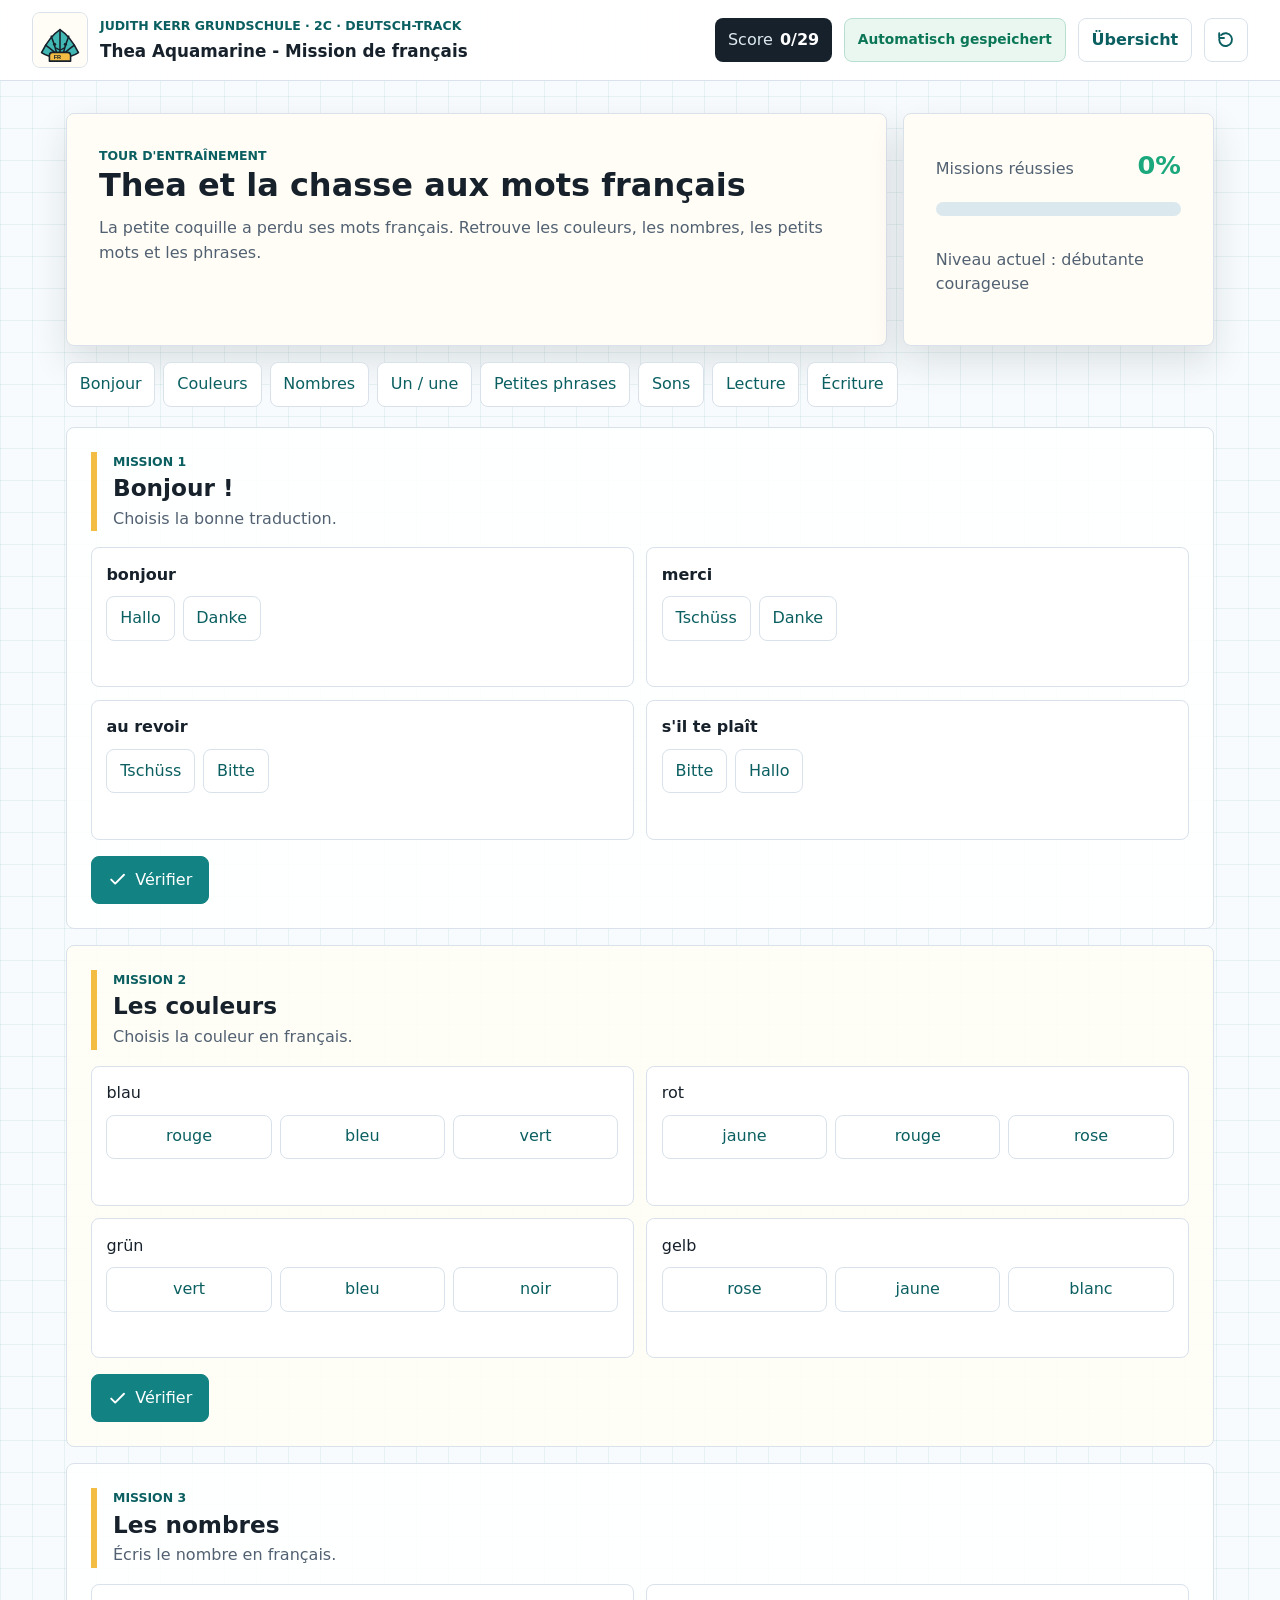
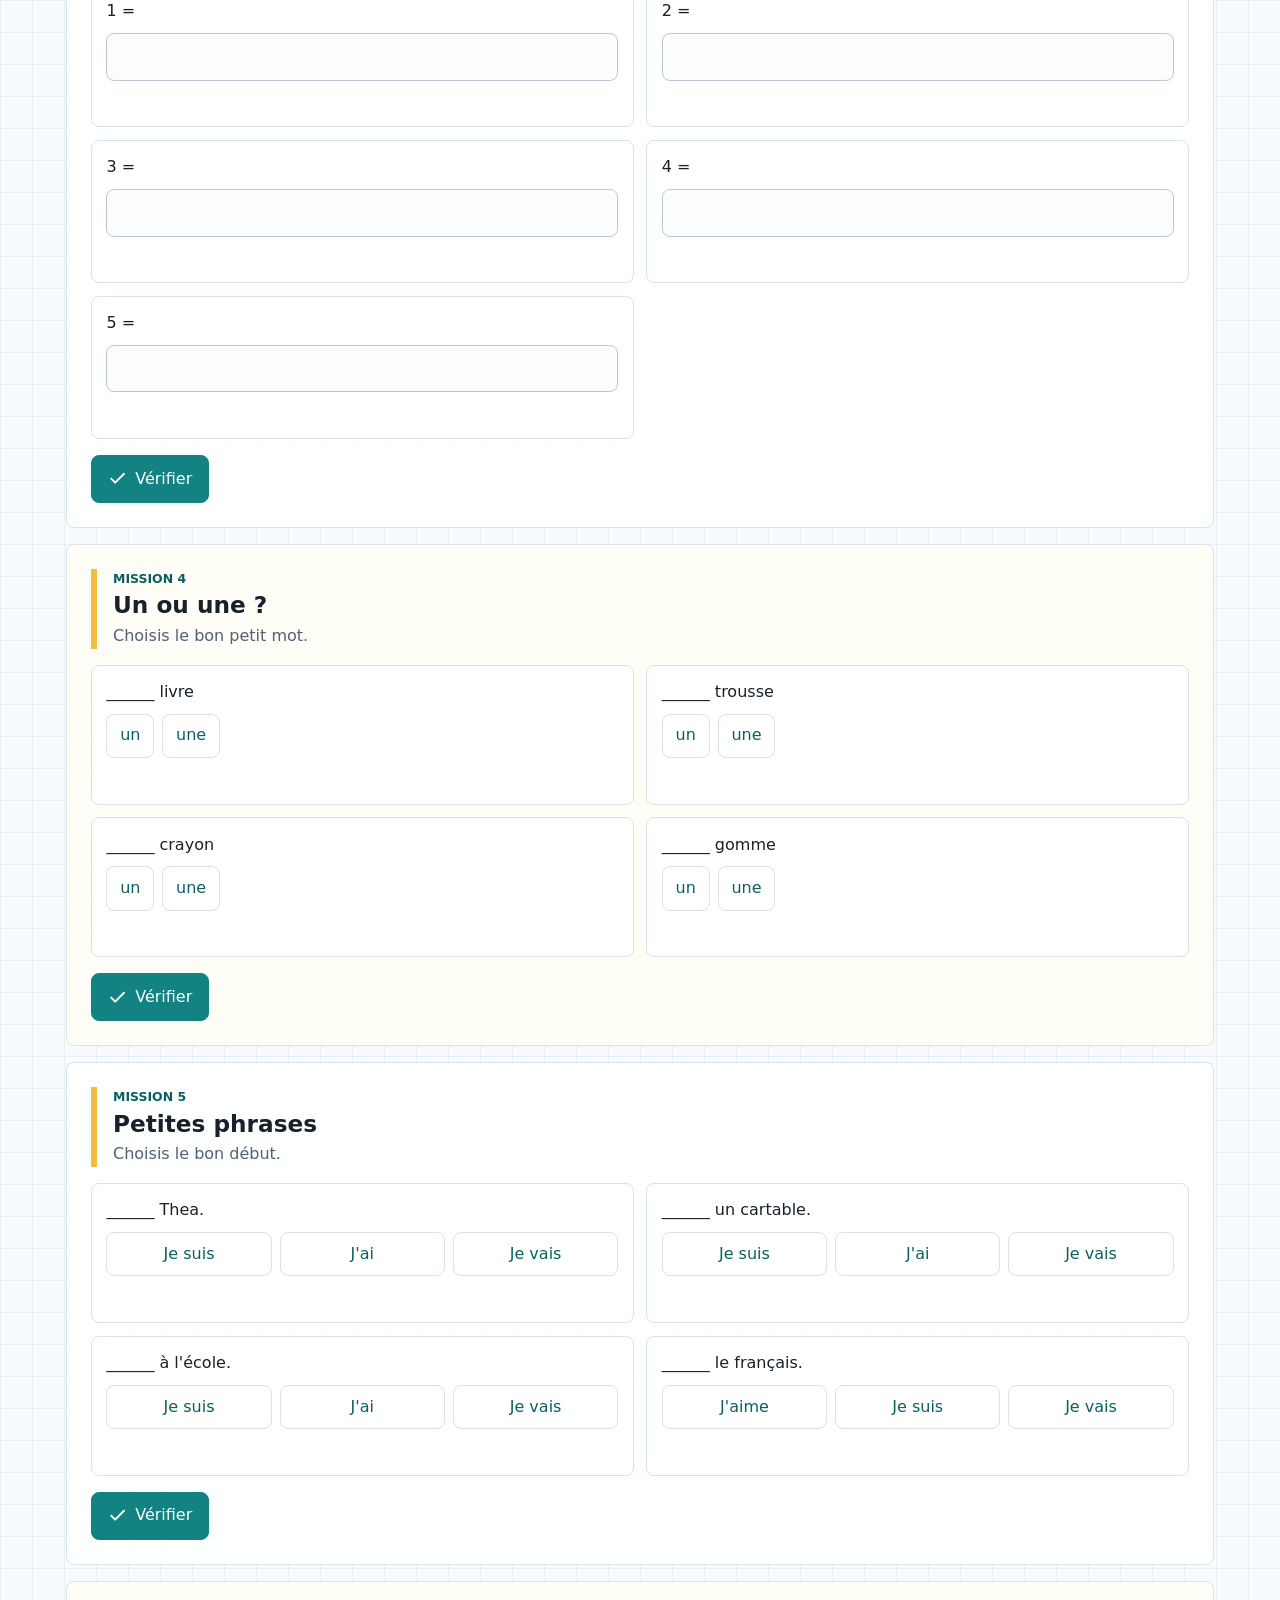
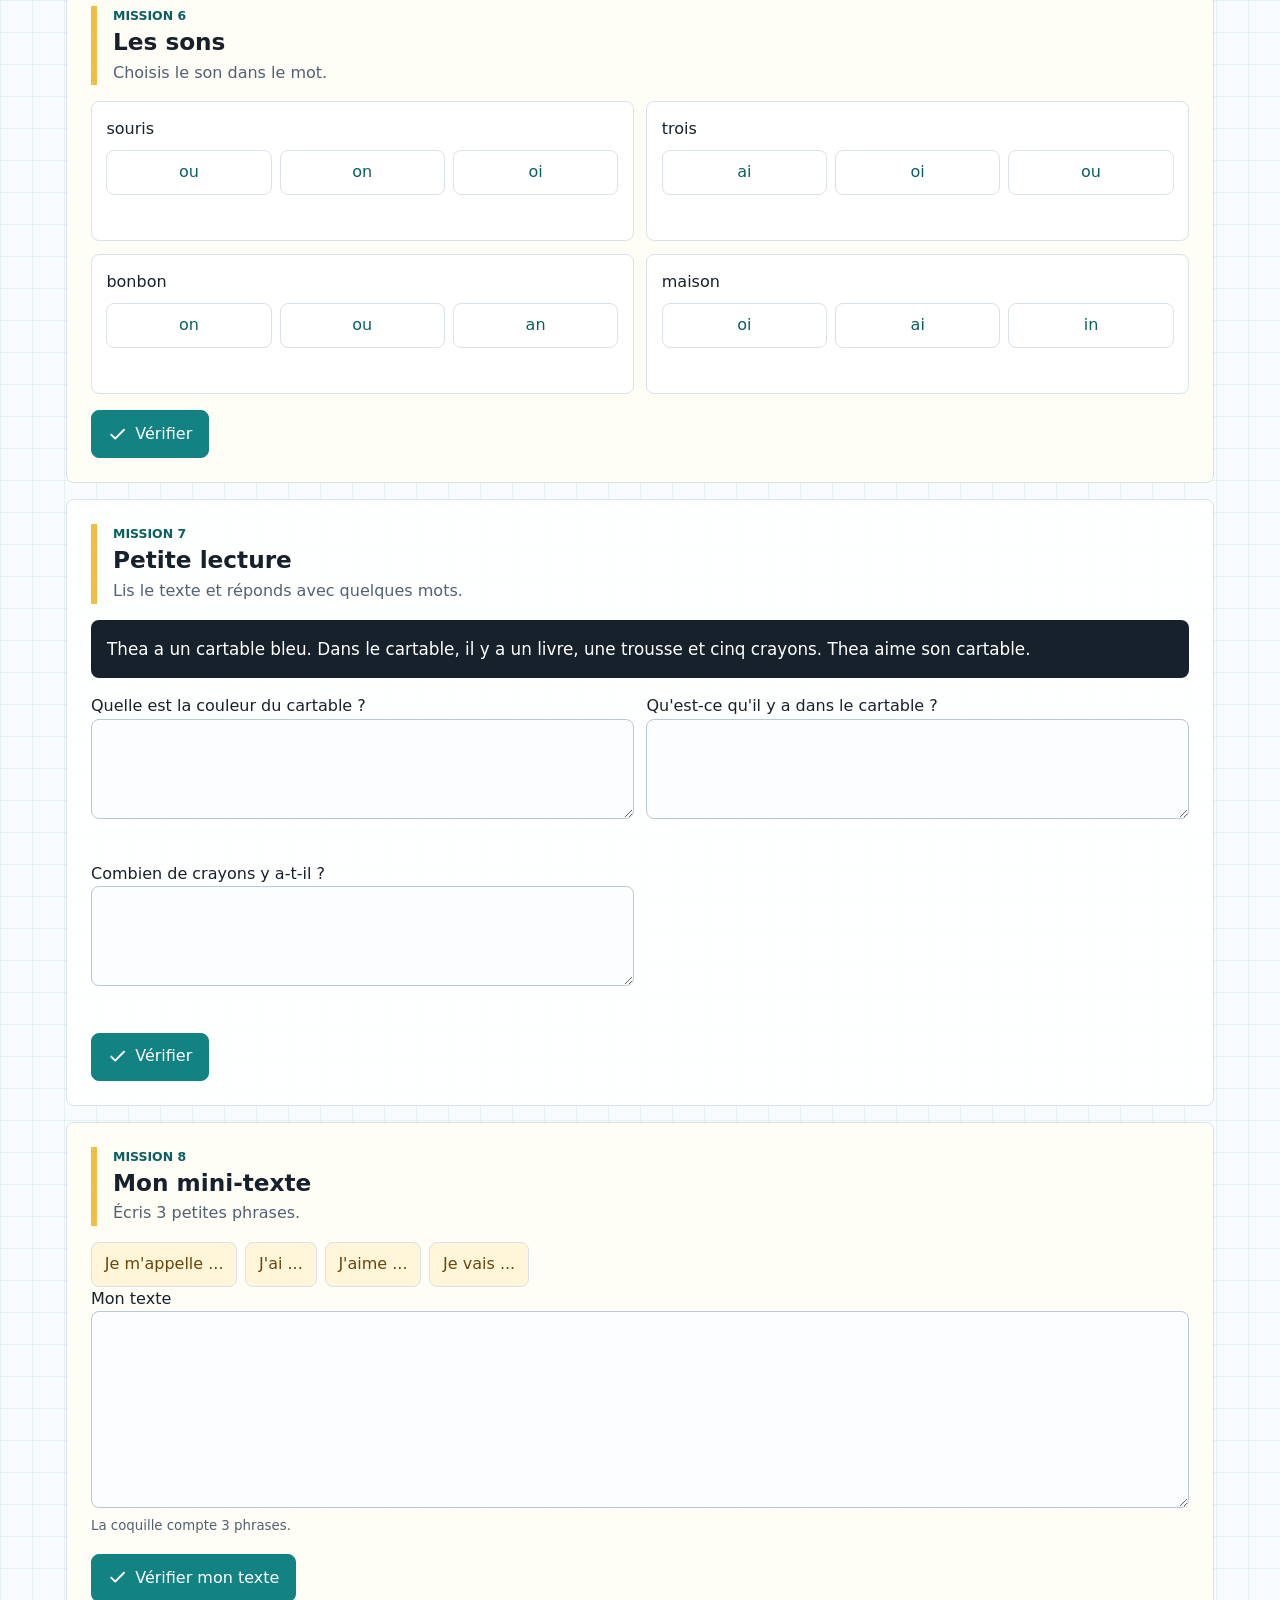
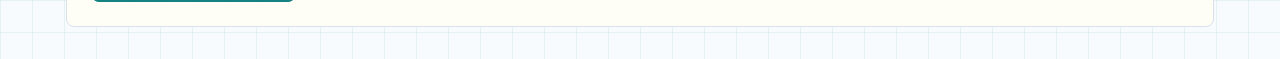
==== site/index.html @ a9ab9c6f "Initiale Französisch-Website für Thea" ====
<!doctype html>
<html lang="fr">
  <head>
    <meta charset="utf-8">
    <meta name="viewport" content="width=device-width, initial-scale=1">
    <title>Thea Aquamarine - Mission de français</title>
    <meta name="description" content="Interaktive Französisch-Übungen für Thea Aquamarine, Klasse 2c.">
    <meta name="theme-color" content="#128283">
    <meta name="apple-mobile-web-app-capable" content="yes">
    <meta name="apple-mobile-web-app-title" content="Thea Français">
    <meta name="apple-mobile-web-app-status-bar-style" content="default">
    <link rel="manifest" href="manifest.webmanifest">
    <link rel="icon" href="assets/aquamarine-shell.svg" type="image/svg+xml">
    <link rel="stylesheet" href="styles.css?v=20260531">
  </head>
  <body>
    <a class="skip-link" href="#main">Aller aux exercices</a>

    <header class="topbar">
      <div class="brand">
        <img src="assets/aquamarine-shell.svg" width="56" height="56" alt="Muschel mit französischem Heft">
        <div>
          <p class="eyebrow">Judith Kerr Grundschule · 2c · Deutsch-Track</p>
          <p class="brand-title">Thea Aquamarine - Mission de français</p>
        </div>
      </div>

      <div class="top-actions">
        <div class="score-pill" aria-live="polite">
          <span>Score</span>
          <strong><span id="score">0</span>/<span id="total">0</span></strong>
        </div>
        <div class="save-status" id="saveStatus" aria-live="polite">Automatisch gespeichert</div>
        <a class="nav-link" href="uebersicht.html">Übersicht</a>
        <button class="icon-button" id="resetBtn" type="button" aria-label="Alles neu starten">
          <svg aria-hidden="true" viewBox="0 0 24 24">
            <path d="M4 12a8 8 0 1 0 2.34-5.66"/>
            <path d="M4 4v6h6"/>
          </svg>
        </button>
      </div>
    </header>

    <main id="main">
      <section class="intro-band" aria-labelledby="intro-title">
        <div class="intro-copy">
          <p class="eyebrow">Tour d'entraînement</p>
          <h1 id="intro-title">Thea et la chasse aux mots français</h1>
          <p>
            La petite coquille a perdu ses mots français. Retrouve les couleurs,
            les nombres, les petits mots et les phrases.
          </p>
        </div>

        <div class="mission-meter" aria-label="Progression">
          <div>
            <span>Missions réussies</span>
            <strong id="progressLabel">0%</strong>
          </div>
          <div class="progress-track">
            <div class="progress-fill" id="progressFill"></div>
          </div>
          <p id="rankLabel">Niveau actuel : débutante courageuse</p>
        </div>
      </section>

      <nav class="mission-nav" aria-label="Missions">
        <button type="button" data-jump="#bonjour">Bonjour</button>
        <button type="button" data-jump="#couleurs">Couleurs</button>
        <button type="button" data-jump="#nombres">Nombres</button>
        <button type="button" data-jump="#articles">Un / une</button>
        <button type="button" data-jump="#phrases">Petites phrases</button>
        <button type="button" data-jump="#sons">Sons</button>
        <button type="button" data-jump="#lecture">Lecture</button>
        <button type="button" data-jump="#ecriture">Écriture</button>
      </nav>

      <section class="mission-band" id="bonjour" aria-labelledby="bonjour-title">
        <div class="section-heading">
          <p class="eyebrow">Mission 1</p>
          <h2 id="bonjour-title">Bonjour !</h2>
          <p>Choisis la bonne traduction.</p>
        </div>

        <div class="exercise-grid compact">
          <article class="exercise choice-task" data-task data-answer="Hallo">
            <p><strong>bonjour</strong></p>
            <div class="choice-row">
              <button type="button" data-value="Hallo">Hallo</button>
              <button type="button" data-value="Danke">Danke</button>
            </div>
            <small class="feedback" aria-live="polite"></small>
          </article>

          <article class="exercise choice-task" data-task data-answer="Danke">
            <p><strong>merci</strong></p>
            <div class="choice-row">
              <button type="button" data-value="Tschüss">Tschüss</button>
              <button type="button" data-value="Danke">Danke</button>
            </div>
            <small class="feedback" aria-live="polite"></small>
          </article>

          <article class="exercise choice-task" data-task data-answer="Tschüss">
            <p><strong>au revoir</strong></p>
            <div class="choice-row">
              <button type="button" data-value="Tschüss">Tschüss</button>
              <button type="button" data-value="Bitte">Bitte</button>
            </div>
            <small class="feedback" aria-live="polite"></small>
          </article>

          <article class="exercise choice-task" data-task data-answer="Bitte">
            <p><strong>s'il te plaît</strong></p>
            <div class="choice-row">
              <button type="button" data-value="Bitte">Bitte</button>
              <button type="button" data-value="Hallo">Hallo</button>
            </div>
            <small class="feedback" aria-live="polite"></small>
          </article>
        </div>

        <button class="check-button" type="button" data-check="#bonjour">
          <svg aria-hidden="true" viewBox="0 0 24 24"><path d="m20 6-11 11-5-5"/></svg>
          Vérifier
        </button>
      </section>

      <section class="mission-band alt" id="couleurs" aria-labelledby="couleurs-title">
        <div class="section-heading">
          <p class="eyebrow">Mission 2</p>
          <h2 id="couleurs-title">Les couleurs</h2>
          <p>Choisis la couleur en français.</p>
        </div>

        <div class="exercise-grid compact">
          <article class="exercise choice-task" data-task data-answer="bleu">
            <p>blau</p>
            <div class="choice-row triple">
              <button type="button" data-value="rouge">rouge</button>
              <button type="button" data-value="bleu">bleu</button>
              <button type="button" data-value="vert">vert</button>
            </div>
            <small class="feedback" aria-live="polite"></small>
          </article>

          <article class="exercise choice-task" data-task data-answer="rouge">
            <p>rot</p>
            <div class="choice-row triple">
              <button type="button" data-value="jaune">jaune</button>
              <button type="button" data-value="rouge">rouge</button>
              <button type="button" data-value="rose">rose</button>
            </div>
            <small class="feedback" aria-live="polite"></small>
          </article>

          <article class="exercise choice-task" data-task data-answer="vert">
            <p>grün</p>
            <div class="choice-row triple">
              <button type="button" data-value="vert">vert</button>
              <button type="button" data-value="bleu">bleu</button>
              <button type="button" data-value="noir">noir</button>
            </div>
            <small class="feedback" aria-live="polite"></small>
          </article>

          <article class="exercise choice-task" data-task data-answer="jaune">
            <p>gelb</p>
            <div class="choice-row triple">
              <button type="button" data-value="rose">rose</button>
              <button type="button" data-value="jaune">jaune</button>
              <button type="button" data-value="blanc">blanc</button>
            </div>
            <small class="feedback" aria-live="polite"></small>
          </article>
        </div>

        <button class="check-button" type="button" data-check="#couleurs">
          <svg aria-hidden="true" viewBox="0 0 24 24"><path d="m20 6-11 11-5-5"/></svg>
          Vérifier
        </button>
      </section>

      <section class="mission-band" id="nombres" aria-labelledby="nombres-title">
        <div class="section-heading">
          <p class="eyebrow">Mission 3</p>
          <h2 id="nombres-title">Les nombres</h2>
          <p>Écris le nombre en français.</p>
        </div>

        <div class="exercise-grid">
          <label class="exercise" data-task data-answer="un"><span>1 =</span><input type="text"><small class="feedback" aria-live="polite"></small></label>
          <label class="exercise" data-task data-answer="deux"><span>2 =</span><input type="text"><small class="feedback" aria-live="polite"></small></label>
          <label class="exercise" data-task data-answer="trois"><span>3 =</span><input type="text"><small class="feedback" aria-live="polite"></small></label>
          <label class="exercise" data-task data-answer="quatre"><span>4 =</span><input type="text"><small class="feedback" aria-live="polite"></small></label>
          <label class="exercise" data-task data-answer="cinq"><span>5 =</span><input type="text"><small class="feedback" aria-live="polite"></small></label>
        </div>

        <button class="check-button" type="button" data-check="#nombres">
          <svg aria-hidden="true" viewBox="0 0 24 24"><path d="m20 6-11 11-5-5"/></svg>
          Vérifier
        </button>
      </section>

      <section class="mission-band alt" id="articles" aria-labelledby="articles-title">
        <div class="section-heading">
          <p class="eyebrow">Mission 4</p>
          <h2 id="articles-title">Un ou une ?</h2>
          <p>Choisis le bon petit mot.</p>
        </div>

        <div class="exercise-grid compact">
          <article class="exercise choice-task" data-task data-answer="un"><p>______ livre</p><div class="choice-row"><button type="button" data-value="un">un</button><button type="button" data-value="une">une</button></div><small class="feedback" aria-live="polite"></small></article>
          <article class="exercise choice-task" data-task data-answer="une"><p>______ trousse</p><div class="choice-row"><button type="button" data-value="un">un</button><button type="button" data-value="une">une</button></div><small class="feedback" aria-live="polite"></small></article>
          <article class="exercise choice-task" data-task data-answer="un"><p>______ crayon</p><div class="choice-row"><button type="button" data-value="un">un</button><button type="button" data-value="une">une</button></div><small class="feedback" aria-live="polite"></small></article>
          <article class="exercise choice-task" data-task data-answer="une"><p>______ gomme</p><div class="choice-row"><button type="button" data-value="un">un</button><button type="button" data-value="une">une</button></div><small class="feedback" aria-live="polite"></small></article>
        </div>

        <button class="check-button" type="button" data-check="#articles">
          <svg aria-hidden="true" viewBox="0 0 24 24"><path d="m20 6-11 11-5-5"/></svg>
          Vérifier
        </button>
      </section>

      <section class="mission-band" id="phrases" aria-labelledby="phrases-title">
        <div class="section-heading">
          <p class="eyebrow">Mission 5</p>
          <h2 id="phrases-title">Petites phrases</h2>
          <p>Choisis le bon début.</p>
        </div>

        <div class="exercise-grid compact">
          <article class="exercise choice-task" data-task data-answer="Je suis"><p>______ Thea.</p><div class="choice-row triple"><button type="button" data-value="Je suis">Je suis</button><button type="button" data-value="J'ai">J'ai</button><button type="button" data-value="Je vais">Je vais</button></div><small class="feedback" aria-live="polite"></small></article>
          <article class="exercise choice-task" data-task data-answer="J'ai"><p>______ un cartable.</p><div class="choice-row triple"><button type="button" data-value="Je suis">Je suis</button><button type="button" data-value="J'ai">J'ai</button><button type="button" data-value="Je vais">Je vais</button></div><small class="feedback" aria-live="polite"></small></article>
          <article class="exercise choice-task" data-task data-answer="Je vais"><p>______ à l'école.</p><div class="choice-row triple"><button type="button" data-value="Je suis">Je suis</button><button type="button" data-value="J'ai">J'ai</button><button type="button" data-value="Je vais">Je vais</button></div><small class="feedback" aria-live="polite"></small></article>
          <article class="exercise choice-task" data-task data-answer="J'aime"><p>______ le français.</p><div class="choice-row triple"><button type="button" data-value="J'aime">J'aime</button><button type="button" data-value="Je suis">Je suis</button><button type="button" data-value="Je vais">Je vais</button></div><small class="feedback" aria-live="polite"></small></article>
        </div>

        <button class="check-button" type="button" data-check="#phrases">
          <svg aria-hidden="true" viewBox="0 0 24 24"><path d="m20 6-11 11-5-5"/></svg>
          Vérifier
        </button>
      </section>

      <section class="mission-band alt" id="sons" aria-labelledby="sons-title">
        <div class="section-heading">
          <p class="eyebrow">Mission 6</p>
          <h2 id="sons-title">Les sons</h2>
          <p>Choisis le son dans le mot.</p>
        </div>

        <div class="exercise-grid compact">
          <article class="exercise choice-task" data-task data-answer="ou"><p>souris</p><div class="choice-row triple"><button type="button" data-value="ou">ou</button><button type="button" data-value="on">on</button><button type="button" data-value="oi">oi</button></div><small class="feedback" aria-live="polite"></small></article>
          <article class="exercise choice-task" data-task data-answer="oi"><p>trois</p><div class="choice-row triple"><button type="button" data-value="ai">ai</button><button type="button" data-value="oi">oi</button><button type="button" data-value="ou">ou</button></div><small class="feedback" aria-live="polite"></small></article>
          <article class="exercise choice-task" data-task data-answer="on"><p>bonbon</p><div class="choice-row triple"><button type="button" data-value="on">on</button><button type="button" data-value="ou">ou</button><button type="button" data-value="an">an</button></div><small class="feedback" aria-live="polite"></small></article>
          <article class="exercise choice-task" data-task data-answer="ai"><p>maison</p><div class="choice-row triple"><button type="button" data-value="oi">oi</button><button type="button" data-value="ai">ai</button><button type="button" data-value="in">in</button></div><small class="feedback" aria-live="polite"></small></article>
        </div>

        <button class="check-button" type="button" data-check="#sons">
          <svg aria-hidden="true" viewBox="0 0 24 24"><path d="m20 6-11 11-5-5"/></svg>
          Vérifier
        </button>
      </section>

      <section class="mission-band" id="lecture" aria-labelledby="lecture-title">
        <div class="section-heading">
          <p class="eyebrow">Mission 7</p>
          <h2 id="lecture-title">Petite lecture</h2>
          <p>Lis le texte et réponds avec quelques mots.</p>
        </div>

        <blockquote class="reading">
          Thea a un cartable bleu. Dans le cartable, il y a un livre, une
          trousse et cinq crayons. Thea aime son cartable.
        </blockquote>

        <div class="writing-grid">
          <label class="long-answer" data-task data-keywords="bleu">
            Quelle est la couleur du cartable ?
            <textarea rows="2"></textarea>
            <small class="feedback" aria-live="polite"></small>
          </label>
          <label class="long-answer" data-task data-keywords="livre,trousse,crayons">
            Qu'est-ce qu'il y a dans le cartable ?
            <textarea rows="2"></textarea>
            <small class="feedback" aria-live="polite"></small>
          </label>
          <label class="long-answer" data-task data-keywords="cinq|5">
            Combien de crayons y a-t-il ?
            <textarea rows="2"></textarea>
            <small class="feedback" aria-live="polite"></small>
          </label>
        </div>

        <button class="check-button" type="button" data-check="#lecture">
          <svg aria-hidden="true" viewBox="0 0 24 24"><path d="m20 6-11 11-5-5"/></svg>
          Vérifier
        </button>
      </section>

      <section class="mission-band alt" id="ecriture" aria-labelledby="ecriture-title">
        <div class="section-heading">
          <p class="eyebrow">Mission 8</p>
          <h2 id="ecriture-title">Mon mini-texte</h2>
          <p>Écris 3 petites phrases.</p>
        </div>

        <div class="word-bank" aria-label="Mots utiles">
          <span>Je m'appelle ...</span>
          <span>J'ai ...</span>
          <span>J'aime ...</span>
          <span>Je vais ...</span>
        </div>

        <label class="future-writing" data-writing-task>
          Mon texte
          <textarea id="writingText" rows="7" aria-describedby="writingHelp"></textarea>
          <small id="writingHelp" class="feedback" aria-live="polite">La coquille compte 3 phrases.</small>
        </label>

        <button class="check-button" id="checkWritingBtn" type="button">
          <svg aria-hidden="true" viewBox="0 0 24 24"><path d="m20 6-11 11-5-5"/></svg>
          Vérifier mon texte
        </button>
      </section>
    </main>

    <div class="toast" id="toast" role="status" aria-live="polite"></div>

    <script src="app.js?v=20260531"></script>
  </body>
</html>
---- site/styles.css ----
:root {
  --ink: #17212b;
  --muted: #526172;
  --paper: #fffdf6;
  --surface: #ffffff;
  --line: #d9e2ea;
  --primary: #128283;
  --primary-strong: #0b5f61;
  --mint: #1ca87d;
  --sun: #f2bd42;
  --coral: #e85d75;
  --shadow: 0 16px 36px rgba(23, 33, 43, 0.12);
  color-scheme: light;
  font-family:
    Avenir Next,
    Avenir,
    Inter,
    system-ui,
    -apple-system,
    BlinkMacSystemFont,
    "Segoe UI",
    sans-serif;
}

* {
  box-sizing: border-box;
}

html {
  scroll-behavior: smooth;
}

body {
  margin: 0;
  background:
    linear-gradient(90deg, rgba(18, 130, 131, 0.08) 1px, transparent 1px),
    linear-gradient(rgba(18, 130, 131, 0.08) 1px, transparent 1px),
    #f7fbfd;
  background-size: 32px 32px;
  color: var(--ink);
  font-size: 16px;
  line-height: 1.55;
}

button,
input,
textarea {
  font: inherit;
}

button {
  cursor: pointer;
}

a {
  color: inherit;
}

.skip-link {
  background: var(--ink);
  color: white;
  left: 1rem;
  padding: 0.75rem 1rem;
  position: fixed;
  top: -5rem;
  z-index: 20;
}

.skip-link:focus {
  top: 1rem;
}

.topbar {
  align-items: center;
  background: rgba(255, 255, 255, 0.94);
  border-bottom: 1px solid var(--line);
  display: flex;
  gap: 1rem;
  justify-content: space-between;
  padding: 0.75rem clamp(1rem, 4vw, 2rem);
  position: sticky;
  top: 0;
  z-index: 10;
}

.brand,
.top-actions {
  align-items: center;
  display: flex;
  gap: 0.75rem;
}

.brand img {
  border: 1px solid var(--line);
  border-radius: 8px;
  flex: 0 0 auto;
}

.eyebrow {
  color: var(--primary-strong);
  font-size: 0.78rem;
  font-weight: 800;
  letter-spacing: 0;
  margin: 0 0 0.18rem;
  text-transform: uppercase;
}

.brand-title {
  font-size: 1.05rem;
  font-weight: 800;
  margin: 0;
}

.score-pill,
.save-status,
.nav-link {
  align-items: center;
  border-radius: 8px;
  display: inline-flex;
  min-height: 44px;
  padding: 0.55rem 0.8rem;
}

.score-pill {
  background: var(--ink);
  color: white;
  gap: 0.45rem;
}

.score-pill span {
  color: #dce9ef;
}

.score-pill strong span {
  color: white;
}

.save-status {
  background: #eaf7f1;
  border: 1px solid #b7dfcf;
  color: #0c7757;
  font-size: 0.86rem;
  font-weight: 700;
  white-space: nowrap;
}

.nav-link {
  background: var(--surface);
  border: 1px solid var(--line);
  color: var(--primary-strong);
  font-weight: 800;
  text-decoration: none;
}

.icon-button {
  align-items: center;
  background: var(--surface);
  border: 1px solid var(--line);
  border-radius: 8px;
  color: var(--primary-strong);
  display: inline-flex;
  height: 44px;
  justify-content: center;
  width: 44px;
}

.icon-button svg,
.check-button svg {
  fill: none;
  height: 1.2rem;
  stroke: currentColor;
  stroke-linecap: round;
  stroke-linejoin: round;
  stroke-width: 2.4;
  width: 1.2rem;
}

main {
  margin: 0 auto;
  max-width: 1180px;
  padding: 1rem;
}

.intro-band {
  align-items: stretch;
  display: grid;
  gap: 1rem;
  grid-template-columns: minmax(0, 1.45fr) minmax(280px, 0.55fr);
  margin: 1rem 0;
}

.intro-copy,
.mission-meter,
.overview-card,
.history-card,
.empty-state {
  background: var(--paper);
  border: 1px solid var(--line);
  border-radius: 8px;
  box-shadow: var(--shadow);
  padding: clamp(1rem, 3vw, 2rem);
}

.intro-copy h1,
.overview-card h1,
.empty-state h1 {
  font-size: 2rem;
  line-height: 1.08;
  margin: 0 0 0.85rem;
}

.intro-copy p:last-child,
.overview-card p,
.empty-state p {
  color: var(--muted);
  margin: 0;
}

.mission-meter {
  display: flex;
  flex-direction: column;
  justify-content: center;
  min-height: 190px;
}

.mission-meter > div:first-child {
  align-items: baseline;
  display: flex;
  justify-content: space-between;
}

.mission-meter span,
.mission-meter p {
  color: var(--muted);
}

.mission-meter strong {
  color: var(--mint);
  font-size: 1.6rem;
}

.progress-track {
  background: #dbe8ee;
  border-radius: 999px;
  height: 14px;
  margin: 1rem 0;
  overflow: hidden;
}

.progress-fill {
  background: linear-gradient(90deg, var(--primary), var(--mint), var(--sun));
  height: 100%;
  transition: width 180ms ease-out;
  width: 0%;
}

.mission-nav,
.word-row,
.choice-row,
.word-bank {
  display: flex;
  flex-wrap: wrap;
  gap: 0.5rem;
}

.mission-nav {
  margin: 1rem 0 1.25rem;
}

.mission-nav button,
.word-row button,
.choice-row button,
.word-bank span {
  align-items: center;
  background: var(--surface);
  border: 1px solid var(--line);
  border-radius: 8px;
  color: var(--primary-strong);
  display: inline-flex;
  min-height: 44px;
  padding: 0.55rem 0.8rem;
}

.word-bank span {
  background: #fff5d8;
  color: #69450a;
}

.word-row button[aria-pressed="true"],
.choice-row button[aria-pressed="true"] {
  background: var(--primary);
  border-color: var(--primary);
  color: white;
}

.choice-row.triple button {
  flex: 1 1 90px;
  justify-content: center;
}

.mission-nav button:hover,
.mission-nav button:focus-visible,
.nav-link:hover,
.nav-link:focus-visible,
.icon-button:hover,
.icon-button:focus-visible {
  border-color: var(--primary);
  box-shadow: 0 0 0 3px rgba(18, 130, 131, 0.16);
  outline: 0;
}

.mission-band {
  background: rgba(255, 255, 255, 0.9);
  border: 1px solid var(--line);
  border-radius: 8px;
  margin: 1rem 0;
  padding: clamp(1rem, 3vw, 1.5rem);
}

.mission-band.alt {
  background: rgba(255, 253, 246, 0.94);
}

.section-heading {
  border-left: 6px solid var(--sun);
  margin-bottom: 1rem;
  padding-left: 1rem;
}

.section-heading h2 {
  font-size: 1.45rem;
  line-height: 1.2;
  margin: 0 0 0.3rem;
}

.section-heading p:last-child {
  color: var(--muted);
  margin: 0;
}

.exercise-grid,
.writing-grid {
  display: grid;
  gap: 0.8rem;
  grid-template-columns: repeat(2, minmax(0, 1fr));
}

.exercise {
  background: var(--surface);
  border: 1px solid var(--line);
  border-radius: 8px;
  display: flex;
  flex-direction: column;
  gap: 0.55rem;
  min-width: 0;
  padding: 0.9rem;
}

.exercise p {
  margin: 0;
}

input,
textarea {
  background: #fbfdff;
  border: 1px solid #b9c8d4;
  border-radius: 8px;
  color: var(--ink);
  min-height: 44px;
  padding: 0.65rem 0.75rem;
  width: 100%;
}

textarea {
  min-height: 100px;
  resize: vertical;
}

input:focus,
textarea:focus {
  border-color: var(--primary);
  box-shadow: 0 0 0 3px rgba(18, 130, 131, 0.16);
  outline: 0;
}

.reading {
  background: var(--ink);
  border-radius: 8px;
  color: white;
  font-size: 1.05rem;
  margin: 0 0 1rem;
  padding: 1rem;
}

.feedback {
  color: var(--muted);
  display: block;
  min-height: 1.4rem;
}

.is-correct {
  border-color: rgba(28, 168, 125, 0.75);
  box-shadow: inset 0 0 0 1px rgba(28, 168, 125, 0.3);
}

.is-wrong {
  border-color: rgba(232, 93, 117, 0.8);
  box-shadow: inset 0 0 0 1px rgba(232, 93, 117, 0.24);
}

.is-correct .feedback {
  color: #0c7757;
  font-weight: 700;
}

.is-wrong .feedback {
  color: #a8203a;
  font-weight: 700;
}

.check-button {
  align-items: center;
  background: var(--primary);
  border: 1px solid var(--primary);
  border-radius: 8px;
  color: white;
  display: inline-flex;
  gap: 0.5rem;
  margin-top: 1rem;
  min-height: 48px;
  padding: 0.65rem 1rem;
}

.check-button:hover,
.check-button:focus-visible {
  background: var(--primary-strong);
  box-shadow: 0 0 0 3px rgba(18, 130, 131, 0.2);
  outline: 0;
}

.toast {
  background: var(--ink);
  border-radius: 8px;
  bottom: 1rem;
  box-shadow: var(--shadow);
  color: white;
  left: 50%;
  max-width: min(92vw, 520px);
  opacity: 0;
  padding: 0.9rem 1rem;
  pointer-events: none;
  position: fixed;
  transform: translate(-50%, 1rem);
  transition: opacity 180ms ease-out, transform 180ms ease-out;
  z-index: 30;
}

.toast.show {
  opacity: 1;
  transform: translate(-50%, 0);
}

.summary-grid {
  display: grid;
  gap: 0.75rem;
  grid-template-columns: repeat(4, minmax(0, 1fr));
  margin-top: 1rem;
}

.summary-item {
  background: #eef7fa;
  border: 1px solid #c8dce4;
  border-radius: 8px;
  padding: 0.8rem;
}

.summary-item span {
  color: var(--muted);
  display: block;
  font-size: 0.84rem;
}

.summary-item strong {
  color: var(--primary-strong);
  display: block;
  font-size: 1.35rem;
}

.history-list {
  display: grid;
  gap: 0.85rem;
  margin-top: 1rem;
}

.history-card h2 {
  font-size: 1.2rem;
  margin: 0 0 0.35rem;
}

.history-card header,
.mission-result {
  align-items: center;
  display: grid;
  gap: 0.6rem;
  grid-template-columns: minmax(0, 1fr) auto;
}

.status-badge {
  border-radius: 8px;
  display: inline-flex;
  font-weight: 800;
  padding: 0.35rem 0.55rem;
  white-space: nowrap;
}

.status-badge.good {
  background: #eaf7f1;
  color: #0c7757;
}

.status-badge.work {
  background: #fff5d8;
  color: #69450a;
}

.mission-result-list {
  display: grid;
  gap: 0.5rem;
  margin-top: 0.85rem;
}

.mission-result {
  background: #fbfdff;
  border: 1px solid var(--line);
  border-radius: 8px;
  padding: 0.55rem 0.7rem;
}

.mission-result strong {
  display: block;
}

.mission-result span,
.history-card p {
  color: var(--muted);
}

.mistake-list {
  border-top: 1px solid var(--line);
  margin-top: 0.85rem;
  padding-top: 0.75rem;
}

.mistake-list h3 {
  font-size: 1rem;
  margin: 0 0 0.4rem;
}

.mistake-list ul {
  margin: 0;
  padding-left: 1.2rem;
}

@media (max-width: 780px) {
  .topbar {
    align-items: flex-start;
    flex-direction: column;
  }

  .top-actions {
    flex-wrap: wrap;
    width: 100%;
  }

  .score-pill,
  .save-status,
  .nav-link {
    flex: 1 1 150px;
    justify-content: center;
  }

  .intro-band,
  .exercise-grid,
  .writing-grid,
  .summary-grid,
  .history-card header,
  .mission-result {
    grid-template-columns: 1fr;
  }
}

@media (prefers-reduced-motion: reduce) {
  *,
  *::before,
  *::after {
    scroll-behavior: auto !important;
    transition: none !important;
  }
}
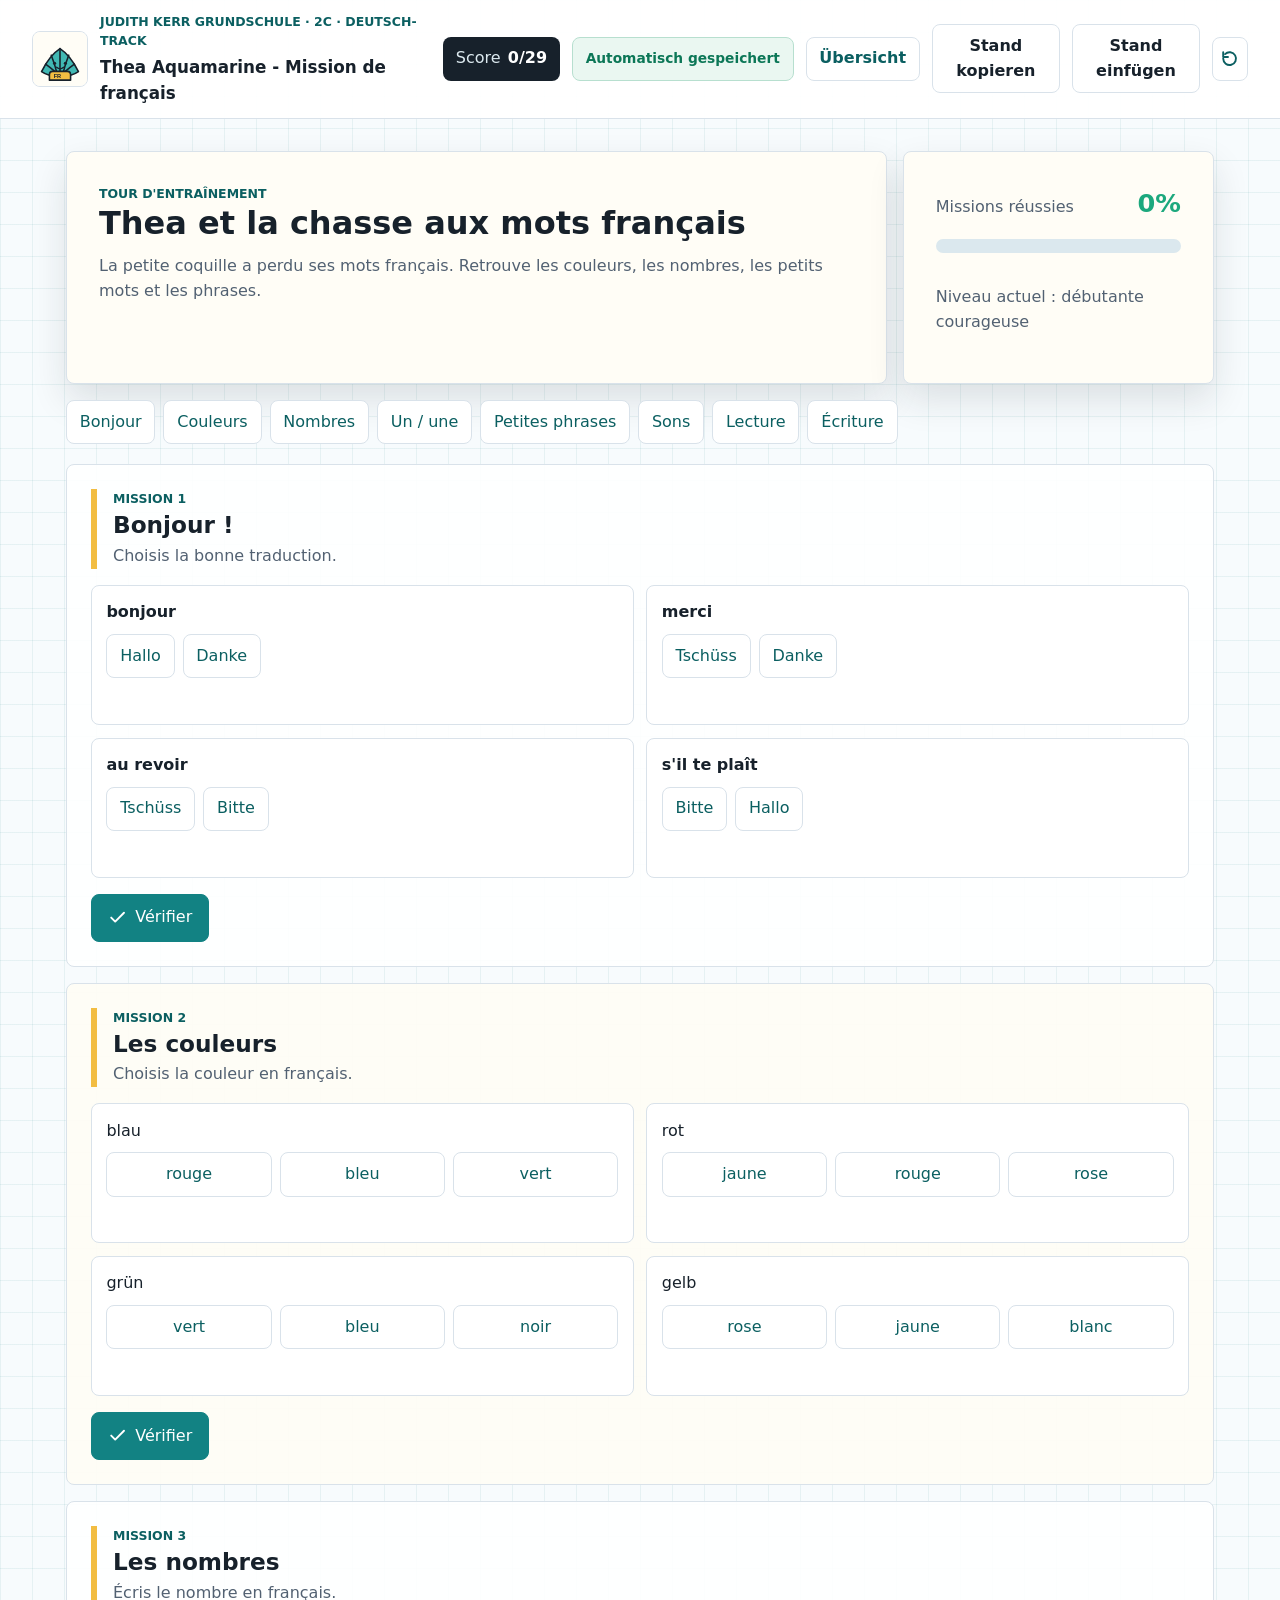
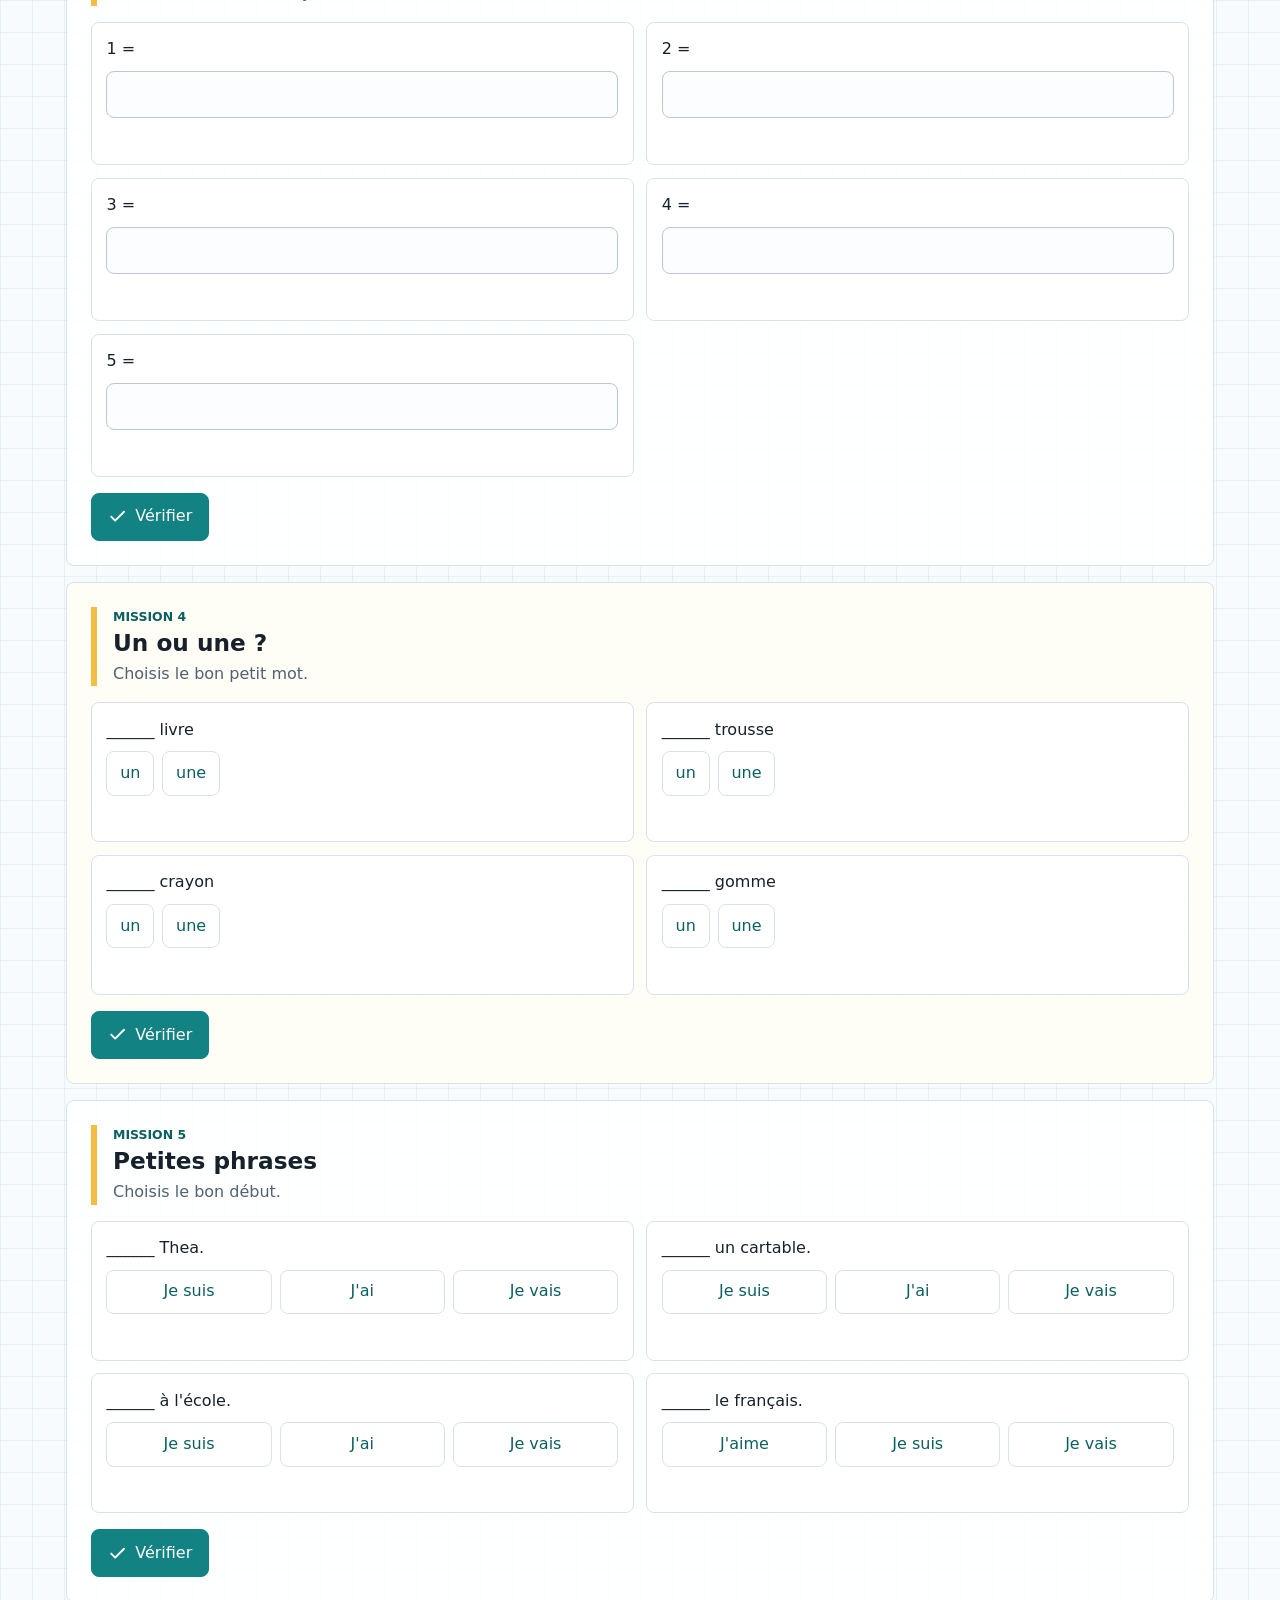
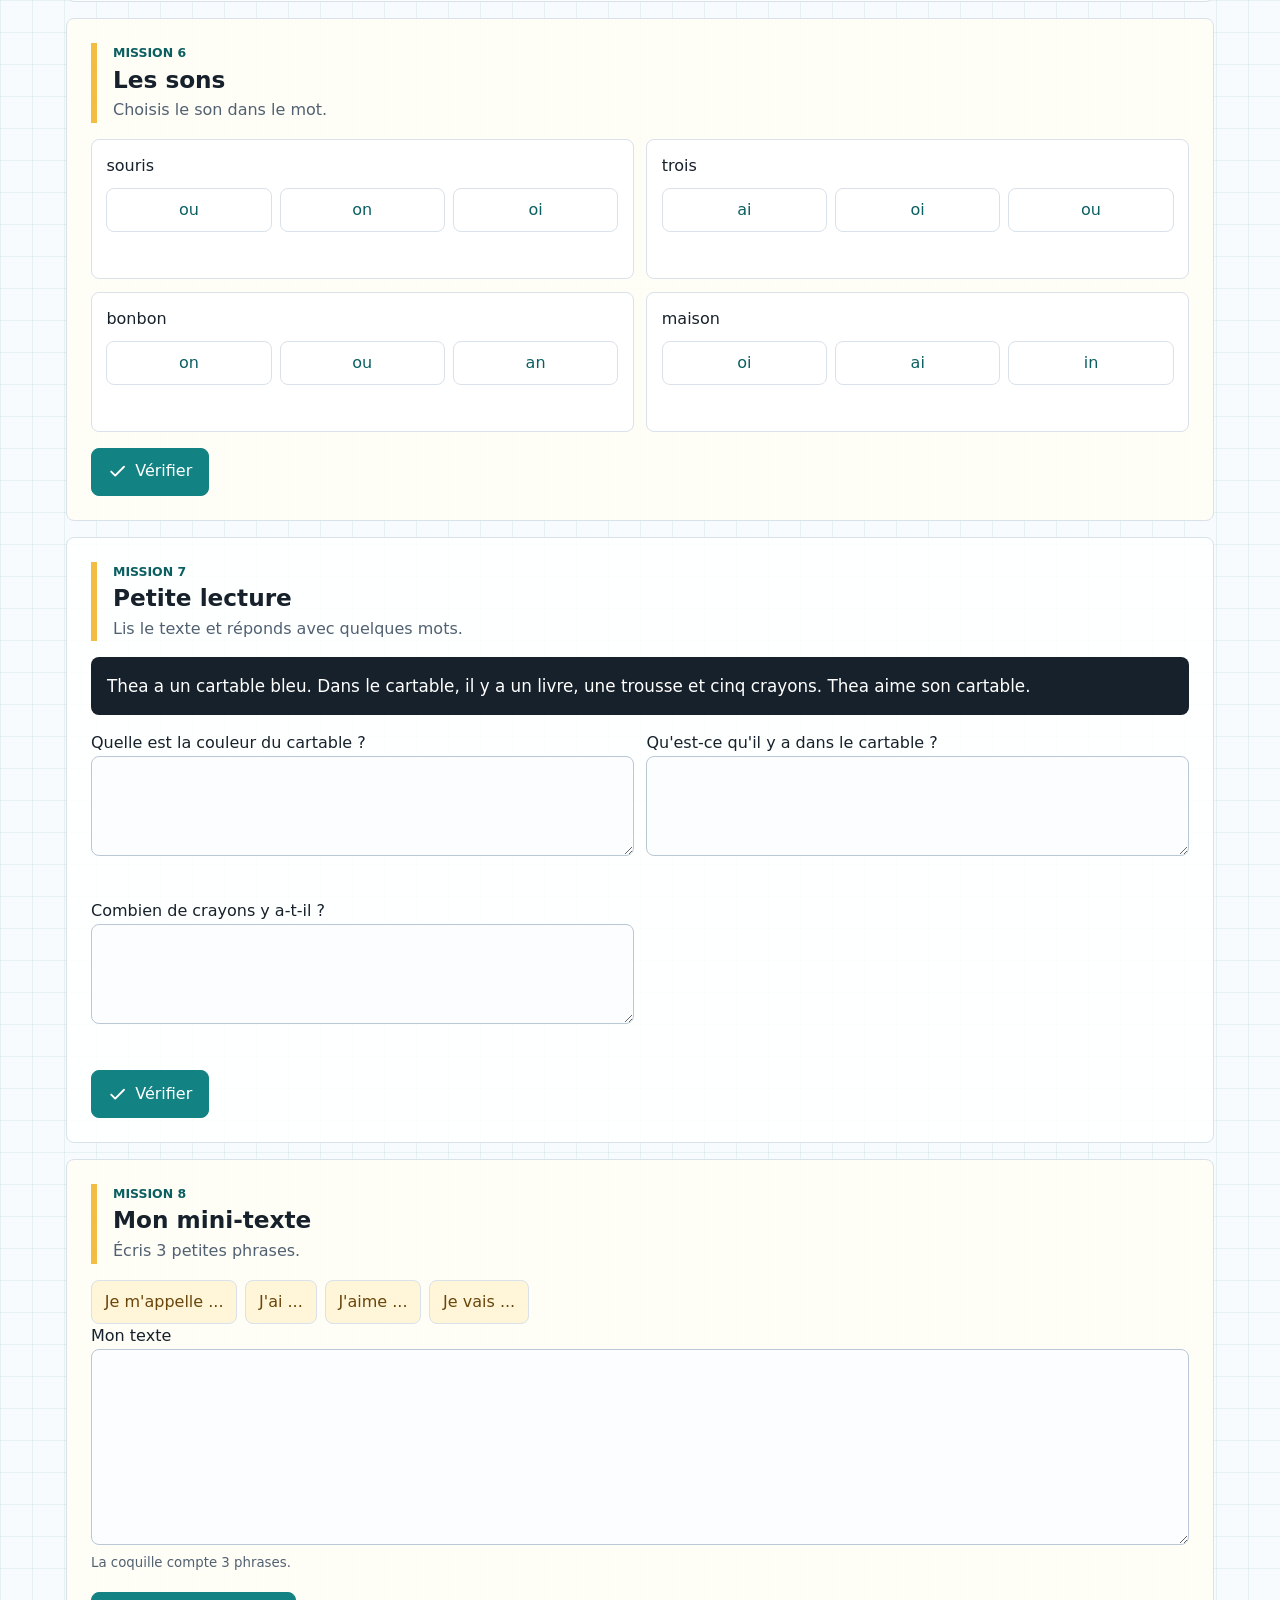
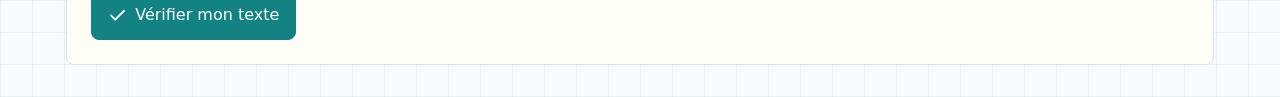
==== commit e8f92751: "Add Thea progress transfer controls" ====
--- a/site/index.html
+++ b/site/index.html
@@ -10,8 +10,10 @@
     <meta name="apple-mobile-web-app-title" content="Thea Français">
     <meta name="apple-mobile-web-app-status-bar-style" content="default">
     <link rel="manifest" href="manifest.webmanifest">
-    <link rel="icon" href="assets/aquamarine-shell.svg" type="image/svg+xml">
-    <link rel="stylesheet" href="styles.css?v=20260531">
+    <link rel="icon" href="assets/icons/favicon-32.png?v=20260531-icon" type="image/png" sizes="32x32">
+    <link rel="icon" href="assets/icons/thea-icon-192.png?v=20260531-icon" type="image/png" sizes="192x192">
+    <link rel="apple-touch-icon" href="assets/icons/apple-touch-icon.png?v=20260531-icon" sizes="180x180">
+    <link rel="stylesheet" href="styles.css?v=20260531-collapse">
   </head>
   <body>
     <a class="skip-link" href="#main">Aller aux exercices</a>
@@ -32,6 +34,8 @@
         </div>
         <div class="save-status" id="saveStatus" aria-live="polite">Automatisch gespeichert</div>
         <a class="nav-link" href="uebersicht.html">Übersicht</a>
+        <button class="nav-link transfer-button" id="exportStateBtn" type="button">Stand kopieren</button>
+        <button class="nav-link transfer-button" id="importStateBtn" type="button">Stand einfügen</button>
         <button class="icon-button" id="resetBtn" type="button" aria-label="Alles neu starten">
           <svg aria-hidden="true" viewBox="0 0 24 24">
             <path d="M4 12a8 8 0 1 0 2.34-5.66"/>
@@ -327,6 +331,6 @@
 
     <div class="toast" id="toast" role="status" aria-live="polite"></div>
 
-    <script src="app.js?v=20260531"></script>
+    <script src="app.js?v=20260601-transfer"></script>
   </body>
 </html>
--- a/site/styles.css
+++ b/site/styles.css
@@ -152,6 +152,10 @@
   text-decoration: none;
 }
 
+.transfer-button {
+  color: var(--ink);
+}
+
 .icon-button {
   align-items: center;
   background: var(--surface);
@@ -523,6 +527,103 @@
   color: #69450a;
 }
 
+.history-note {
+  color: var(--muted);
+  font-size: 0.92rem;
+  margin: 0.35rem 0 0;
+}
+
+.storage-diagnostic {
+  background: #fbfdff;
+  border: 1px solid var(--line);
+  border-radius: 8px;
+  margin: 0.85rem 0;
+  padding: 0.75rem;
+}
+
+.storage-diagnostic p {
+  margin: 0.25rem 0;
+  overflow-wrap: anywhere;
+}
+
+.run-details {
+  border-top: 1px solid var(--line);
+  margin-top: 0.85rem;
+  padding-top: 0.75rem;
+}
+
+.run-details > summary {
+  align-items: center;
+  background: #eaf7f7;
+  border: 1px solid #b7dede;
+  border-radius: 8px;
+  color: var(--primary-strong);
+  cursor: pointer;
+  display: flex;
+  font-weight: 800;
+  gap: 0.75rem;
+  justify-content: space-between;
+  min-height: 44px;
+  padding: 0.65rem 0.8rem;
+}
+
+.run-details > summary small {
+  color: var(--muted);
+  font-size: 0.86rem;
+  font-weight: 700;
+}
+
+.answer-review {
+  border-top: 1px solid var(--line);
+  margin-top: 0.85rem;
+  padding-top: 0.75rem;
+}
+
+.answer-review summary {
+  color: var(--primary-strong);
+  cursor: pointer;
+  font-weight: 800;
+}
+
+.answer-group {
+  margin-top: 0.8rem;
+}
+
+.answer-group h3 {
+  font-size: 1rem;
+  margin: 0 0 0.45rem;
+}
+
+.answer-group dl {
+  display: grid;
+  gap: 0.4rem;
+  margin: 0;
+}
+
+.answer-group dl div {
+  background: #fbfdff;
+  border: 1px solid var(--line);
+  border-radius: 8px;
+  display: grid;
+  gap: 0.45rem;
+  grid-template-columns: minmax(0, 1fr) minmax(0, 1fr);
+  padding: 0.55rem 0.65rem;
+}
+
+.answer-group dt,
+.answer-group dd {
+  margin: 0;
+}
+
+.answer-group dt {
+  color: var(--muted);
+}
+
+.answer-group dd {
+  color: var(--ink);
+  font-weight: 750;
+}
+
 .mission-result-list {
   display: grid;
   gap: 0.5rem;
@@ -584,6 +685,7 @@
   .writing-grid,
   .summary-grid,
   .history-card header,
+  .answer-group dl div,
   .mission-result {
     grid-template-columns: 1fr;
   }
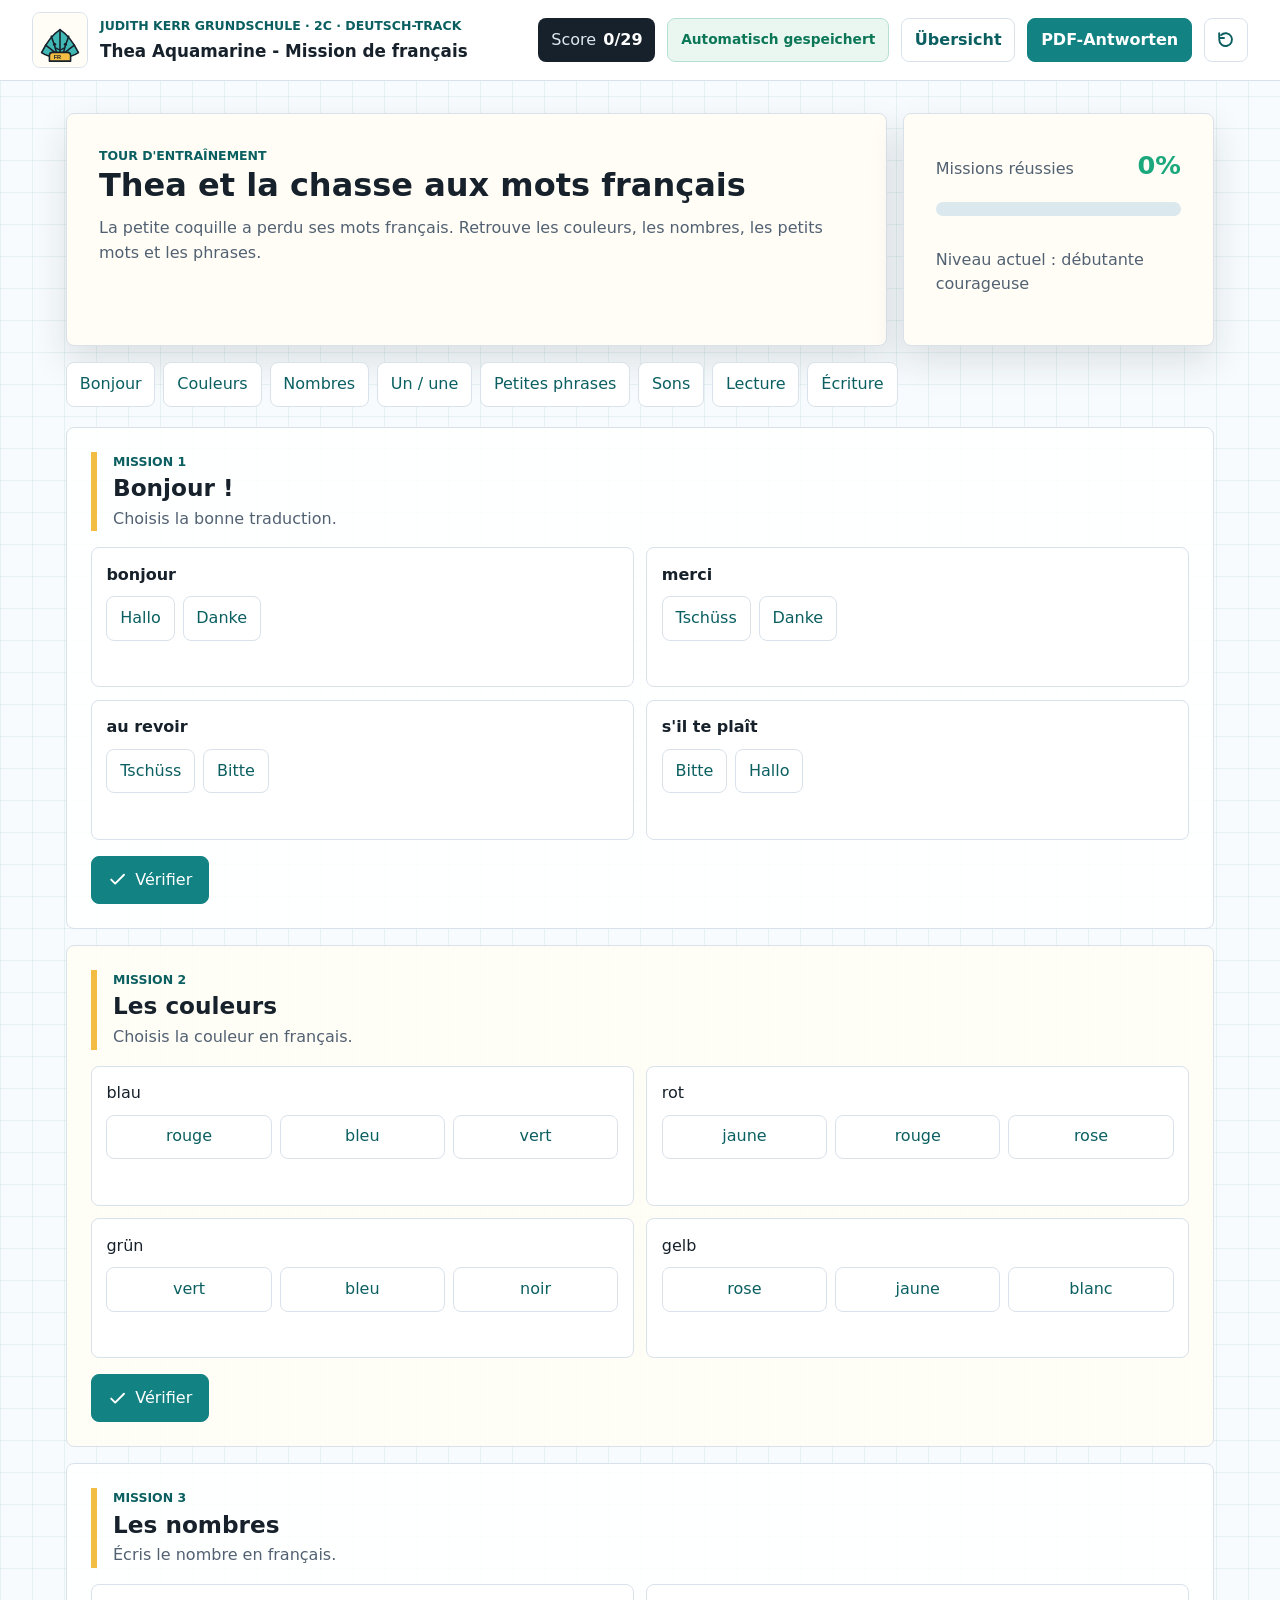
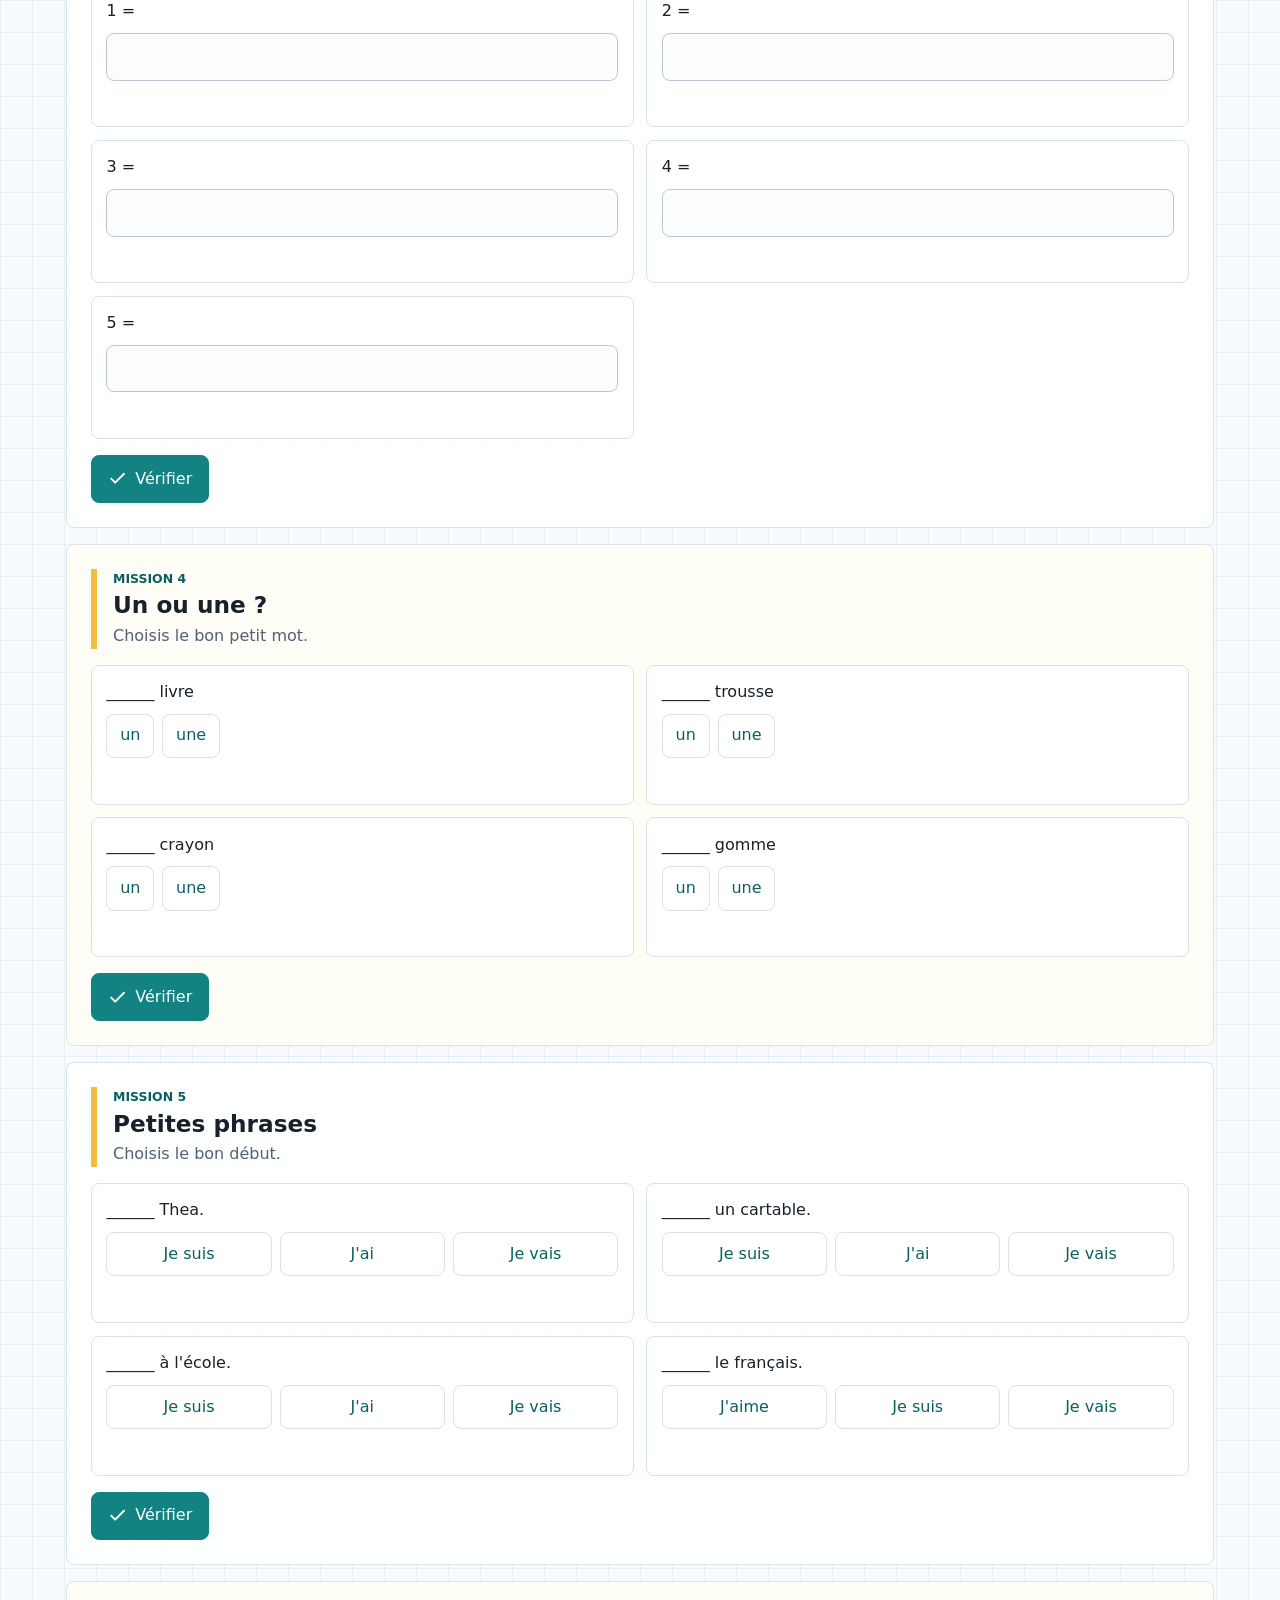
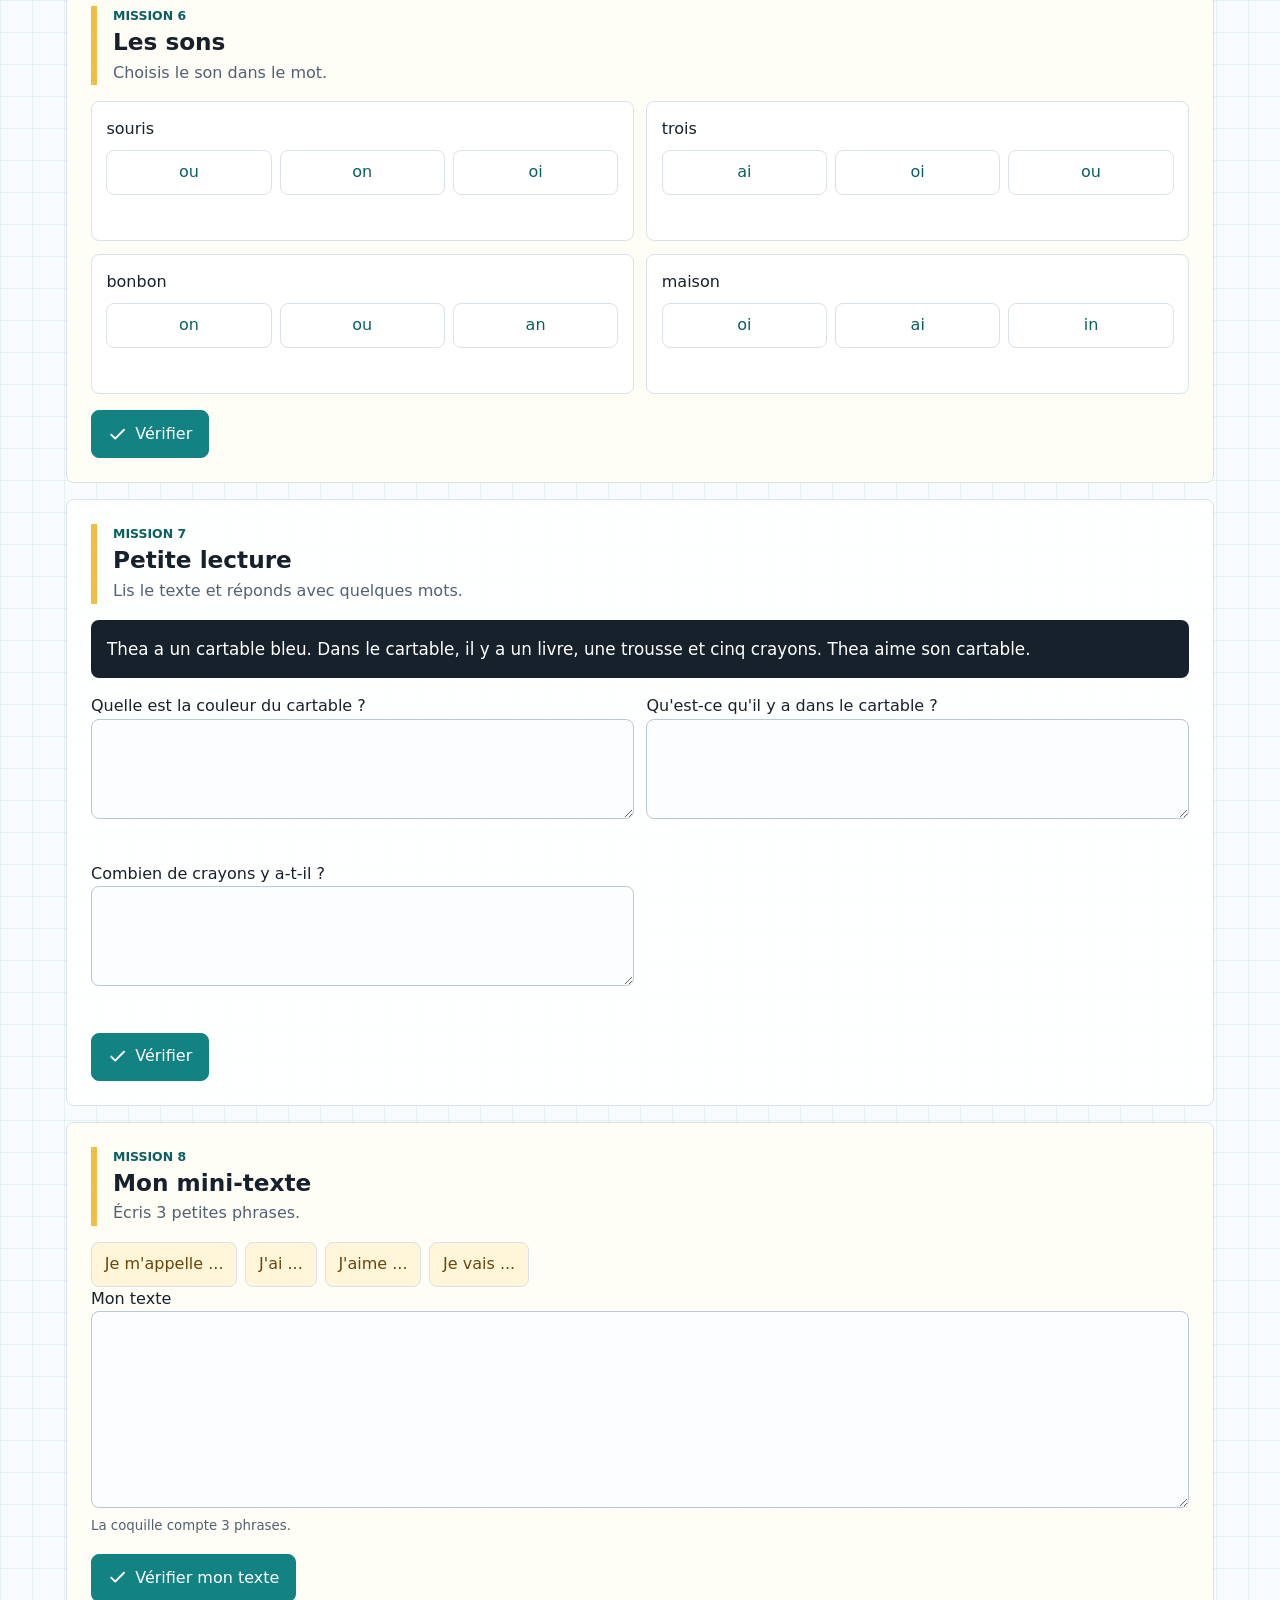
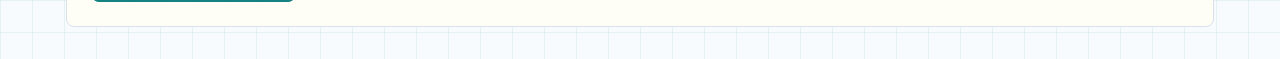
==== commit 90f927ab: "Match Thea topbar to Mila layout" ====
--- a/site/index.html
+++ b/site/index.html
@@ -13,7 +13,7 @@
     <link rel="icon" href="assets/icons/favicon-32.png?v=20260531-icon" type="image/png" sizes="32x32">
     <link rel="icon" href="assets/icons/thea-icon-192.png?v=20260531-icon" type="image/png" sizes="192x192">
     <link rel="apple-touch-icon" href="assets/icons/apple-touch-icon.png?v=20260531-icon" sizes="180x180">
-    <link rel="stylesheet" href="styles.css?v=20260531-collapse">
+    <link rel="stylesheet" href="styles.css?v=20260601-topbar-match">
   </head>
   <body>
     <a class="skip-link" href="#main">Aller aux exercices</a>
@@ -34,8 +34,7 @@
         </div>
         <div class="save-status" id="saveStatus" aria-live="polite">Automatisch gespeichert</div>
         <a class="nav-link" href="uebersicht.html">Übersicht</a>
-        <button class="nav-link transfer-button" id="exportStateBtn" type="button">Stand kopieren</button>
-        <button class="nav-link transfer-button" id="importStateBtn" type="button">Stand einfügen</button>
+        <button class="nav-link top-pdf-run-button" id="importStateBtn" type="button">PDF-Antworten</button>
         <button class="icon-button" id="resetBtn" type="button" aria-label="Alles neu starten">
           <svg aria-hidden="true" viewBox="0 0 24 24">
             <path d="M4 12a8 8 0 1 0 2.34-5.66"/>
@@ -331,6 +330,6 @@
 
     <div class="toast" id="toast" role="status" aria-live="polite"></div>
 
-    <script src="app.js?v=20260601-transfer"></script>
+    <script src="app.js?v=20260601-topbar-match"></script>
   </body>
 </html>
--- a/site/styles.css
+++ b/site/styles.css
@@ -152,8 +152,10 @@
   text-decoration: none;
 }
 
-.transfer-button {
-  color: var(--ink);
+.top-pdf-run-button {
+  background: var(--primary);
+  border-color: var(--primary);
+  color: white;
 }
 
 .icon-button {
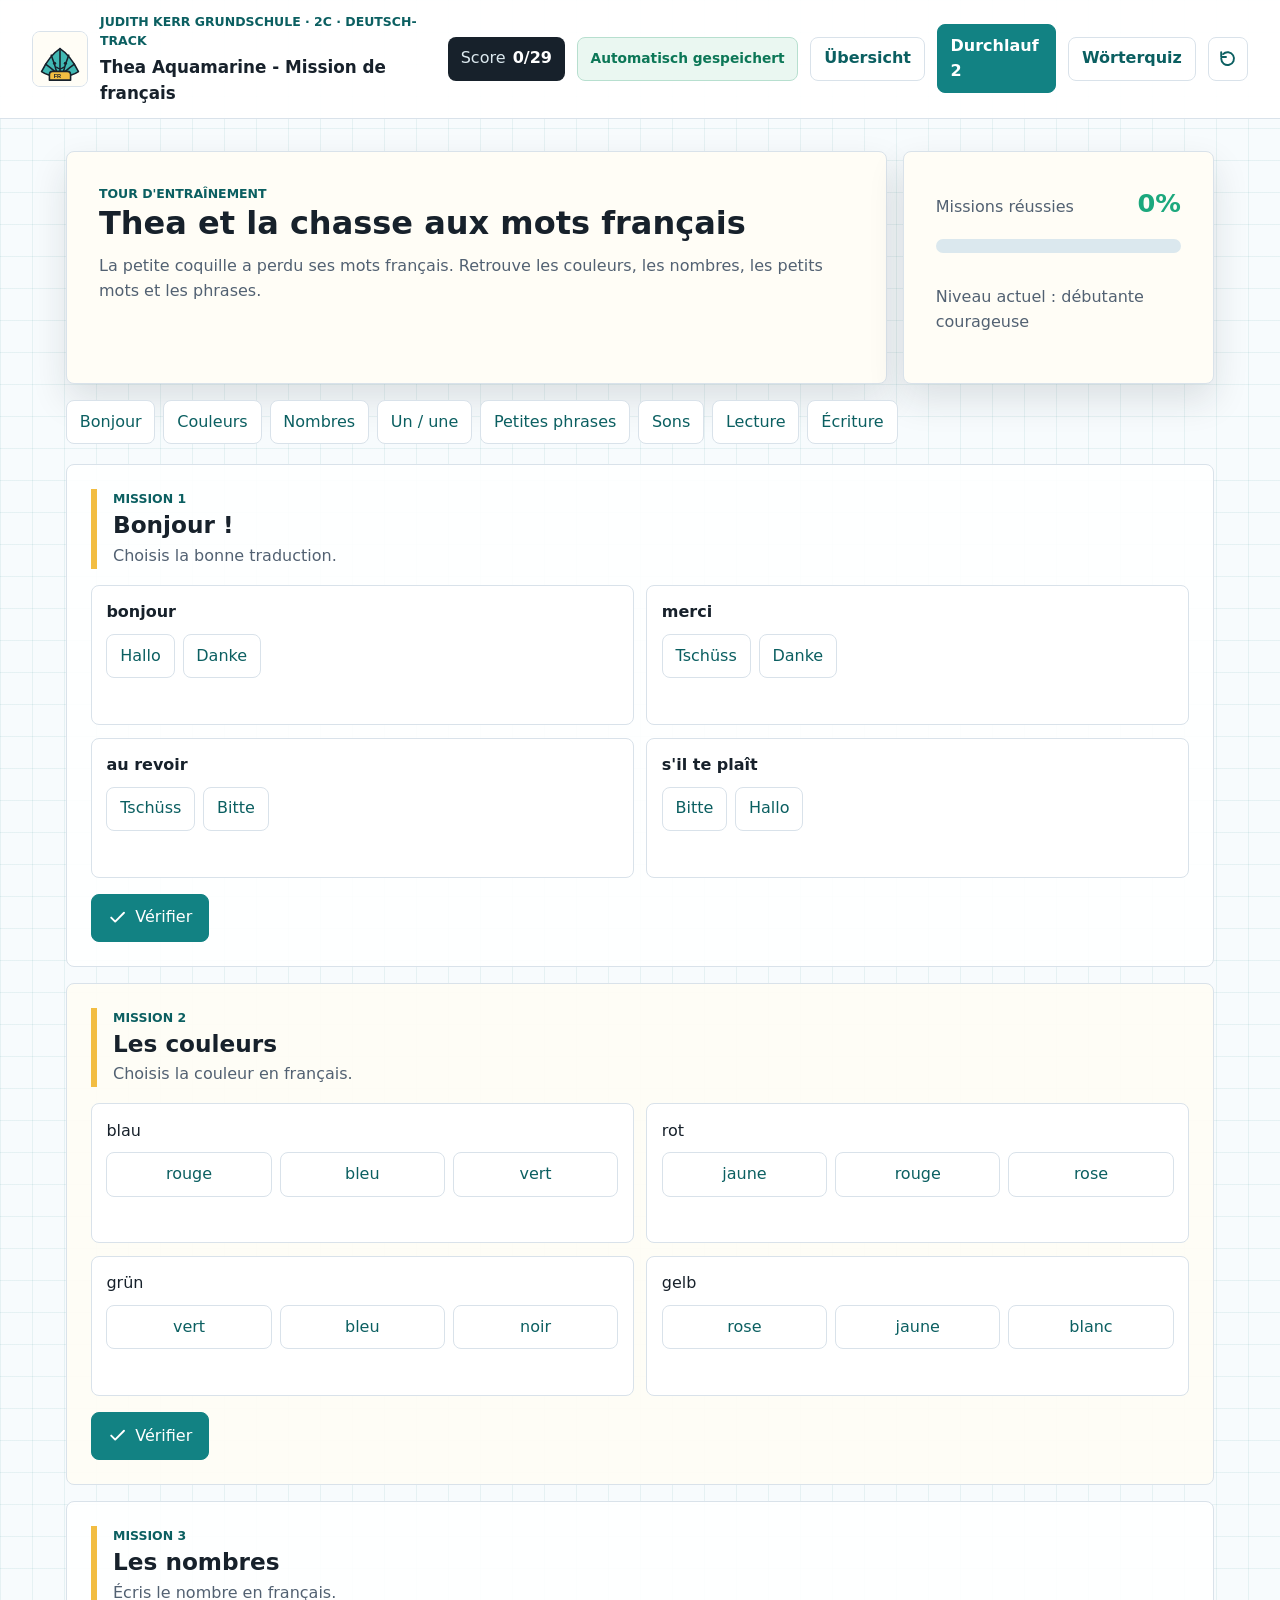
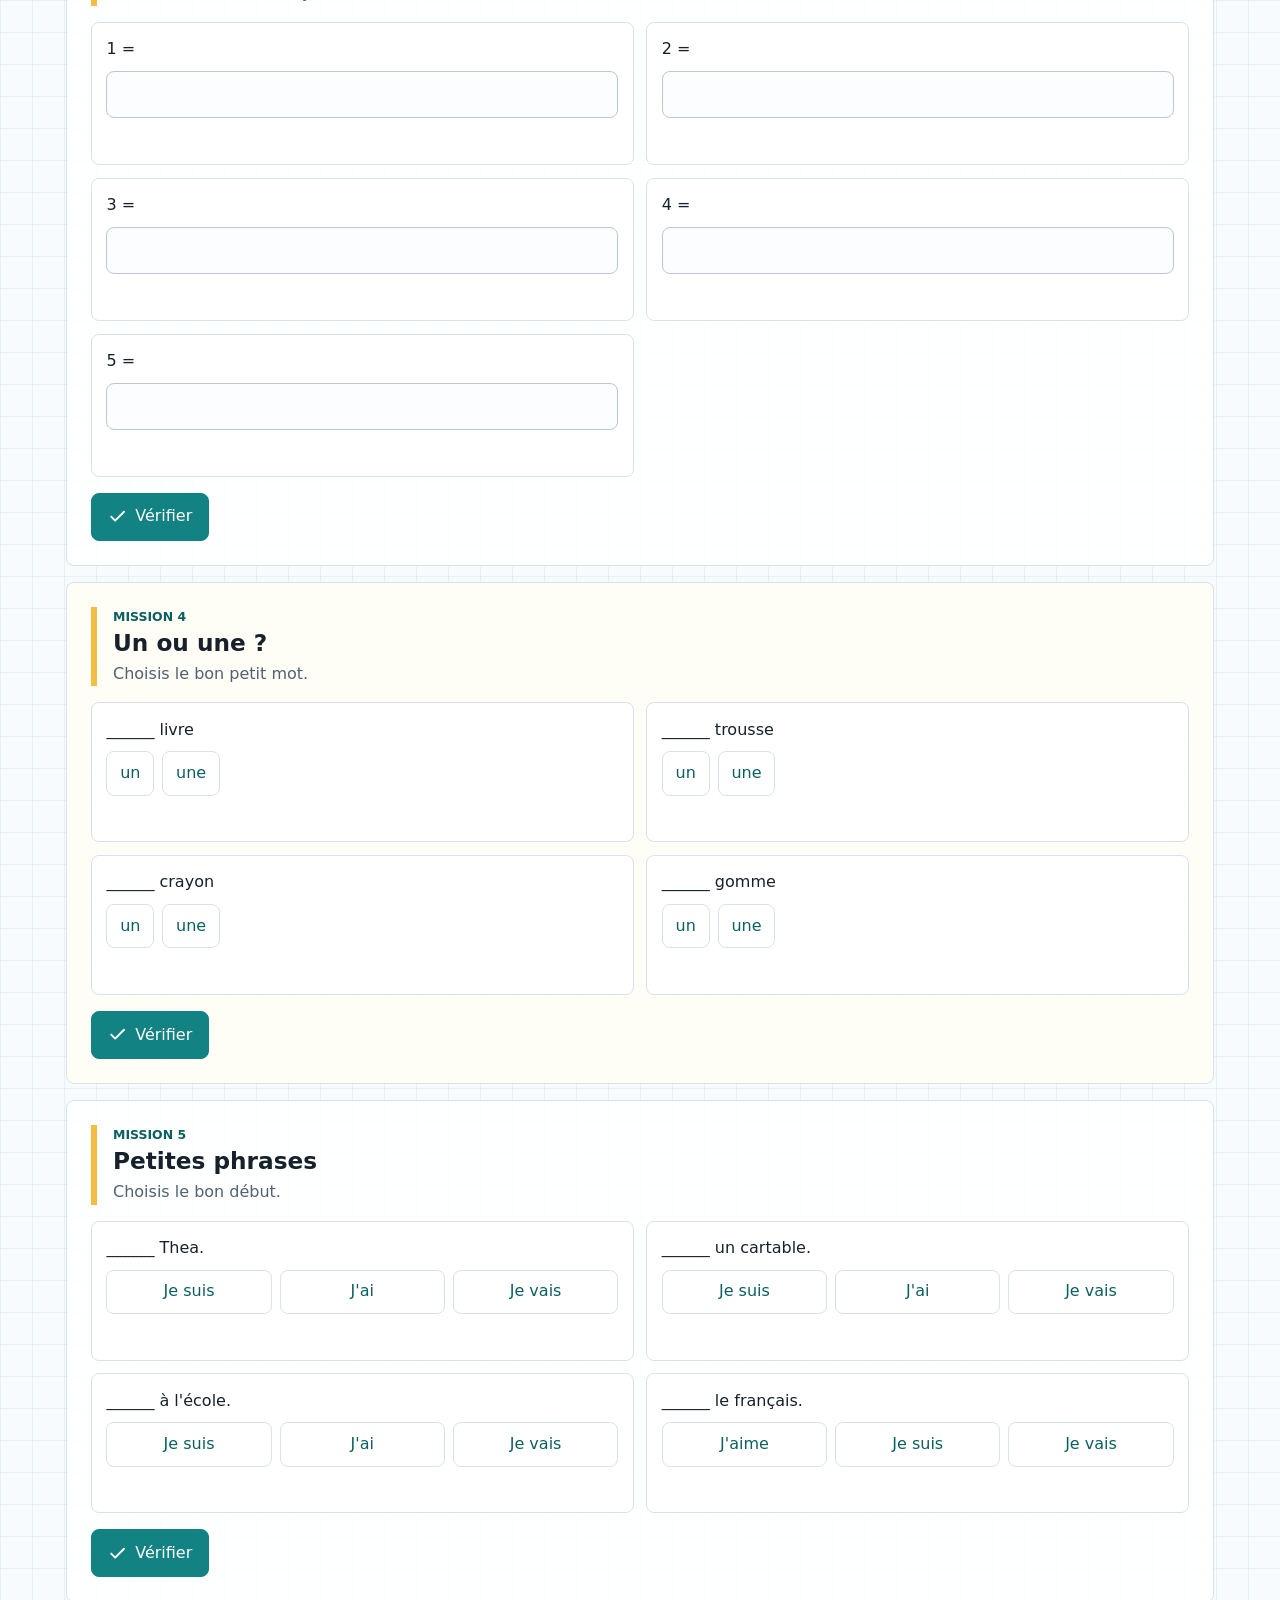
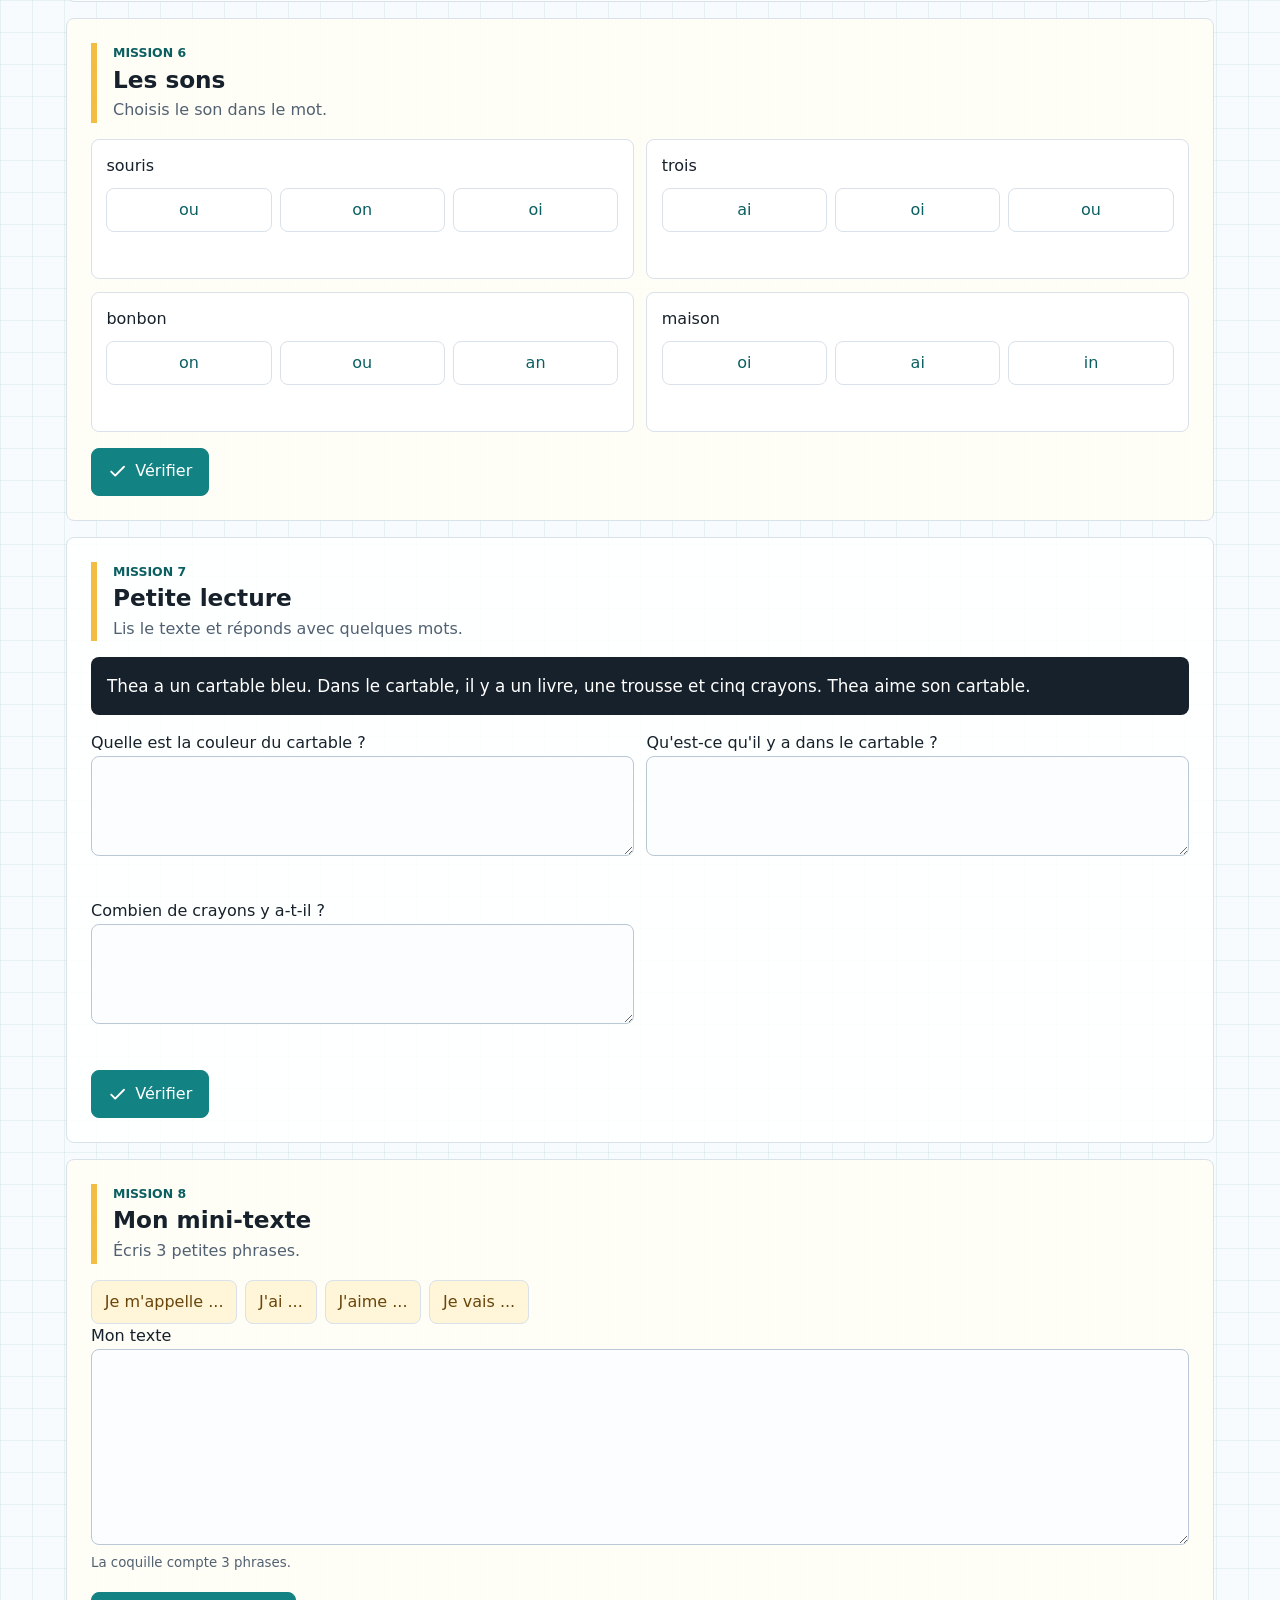
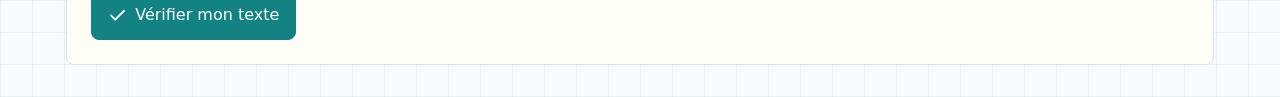
==== commit c77abf13: "Add Thea adjective vocabulary quiz" ====
--- a/site/index.html
+++ b/site/index.html
@@ -13,7 +13,7 @@
     <link rel="icon" href="assets/icons/favicon-32.png?v=20260531-icon" type="image/png" sizes="32x32">
     <link rel="icon" href="assets/icons/thea-icon-192.png?v=20260531-icon" type="image/png" sizes="192x192">
     <link rel="apple-touch-icon" href="assets/icons/apple-touch-icon.png?v=20260531-icon" sizes="180x180">
-    <link rel="stylesheet" href="styles.css?v=20260601-topbar-match">
+    <link rel="stylesheet" href="styles.css?v=20260927-quiz">
   </head>
   <body>
     <a class="skip-link" href="#main">Aller aux exercices</a>
@@ -34,7 +34,8 @@
         </div>
         <div class="save-status" id="saveStatus" aria-live="polite">Automatisch gespeichert</div>
         <a class="nav-link" href="uebersicht.html">Übersicht</a>
-        <button class="nav-link top-pdf-run-button" id="importStateBtn" type="button">PDF-Antworten</button>
+        <a class="nav-link top-pdf-run-button" href="durchlauf-2.html">Durchlauf 2</a>
+        <a class="nav-link" href="woerter-quiz.html">Wörterquiz</a>
         <button class="icon-button" id="resetBtn" type="button" aria-label="Alles neu starten">
           <svg aria-hidden="true" viewBox="0 0 24 24">
             <path d="M4 12a8 8 0 1 0 2.34-5.66"/>
@@ -330,6 +331,6 @@
 
     <div class="toast" id="toast" role="status" aria-live="polite"></div>
 
-    <script src="app.js?v=20260601-topbar-match"></script>
+    <script src="app.js?v=20260601-round2"></script>
   </body>
 </html>
--- a/site/styles.css
+++ b/site/styles.css
@@ -664,7 +664,7 @@
   padding-left: 1.2rem;
 }
 
-@media (max-width: 780px) {
+@media (max-width: 1050px) {
   .topbar {
     align-items: flex-start;
     flex-direction: column;
@@ -674,7 +674,9 @@
     flex-wrap: wrap;
     width: 100%;
   }
-
+}
+
+@media (max-width: 780px) {
   .score-pill,
   .save-status,
   .nav-link {
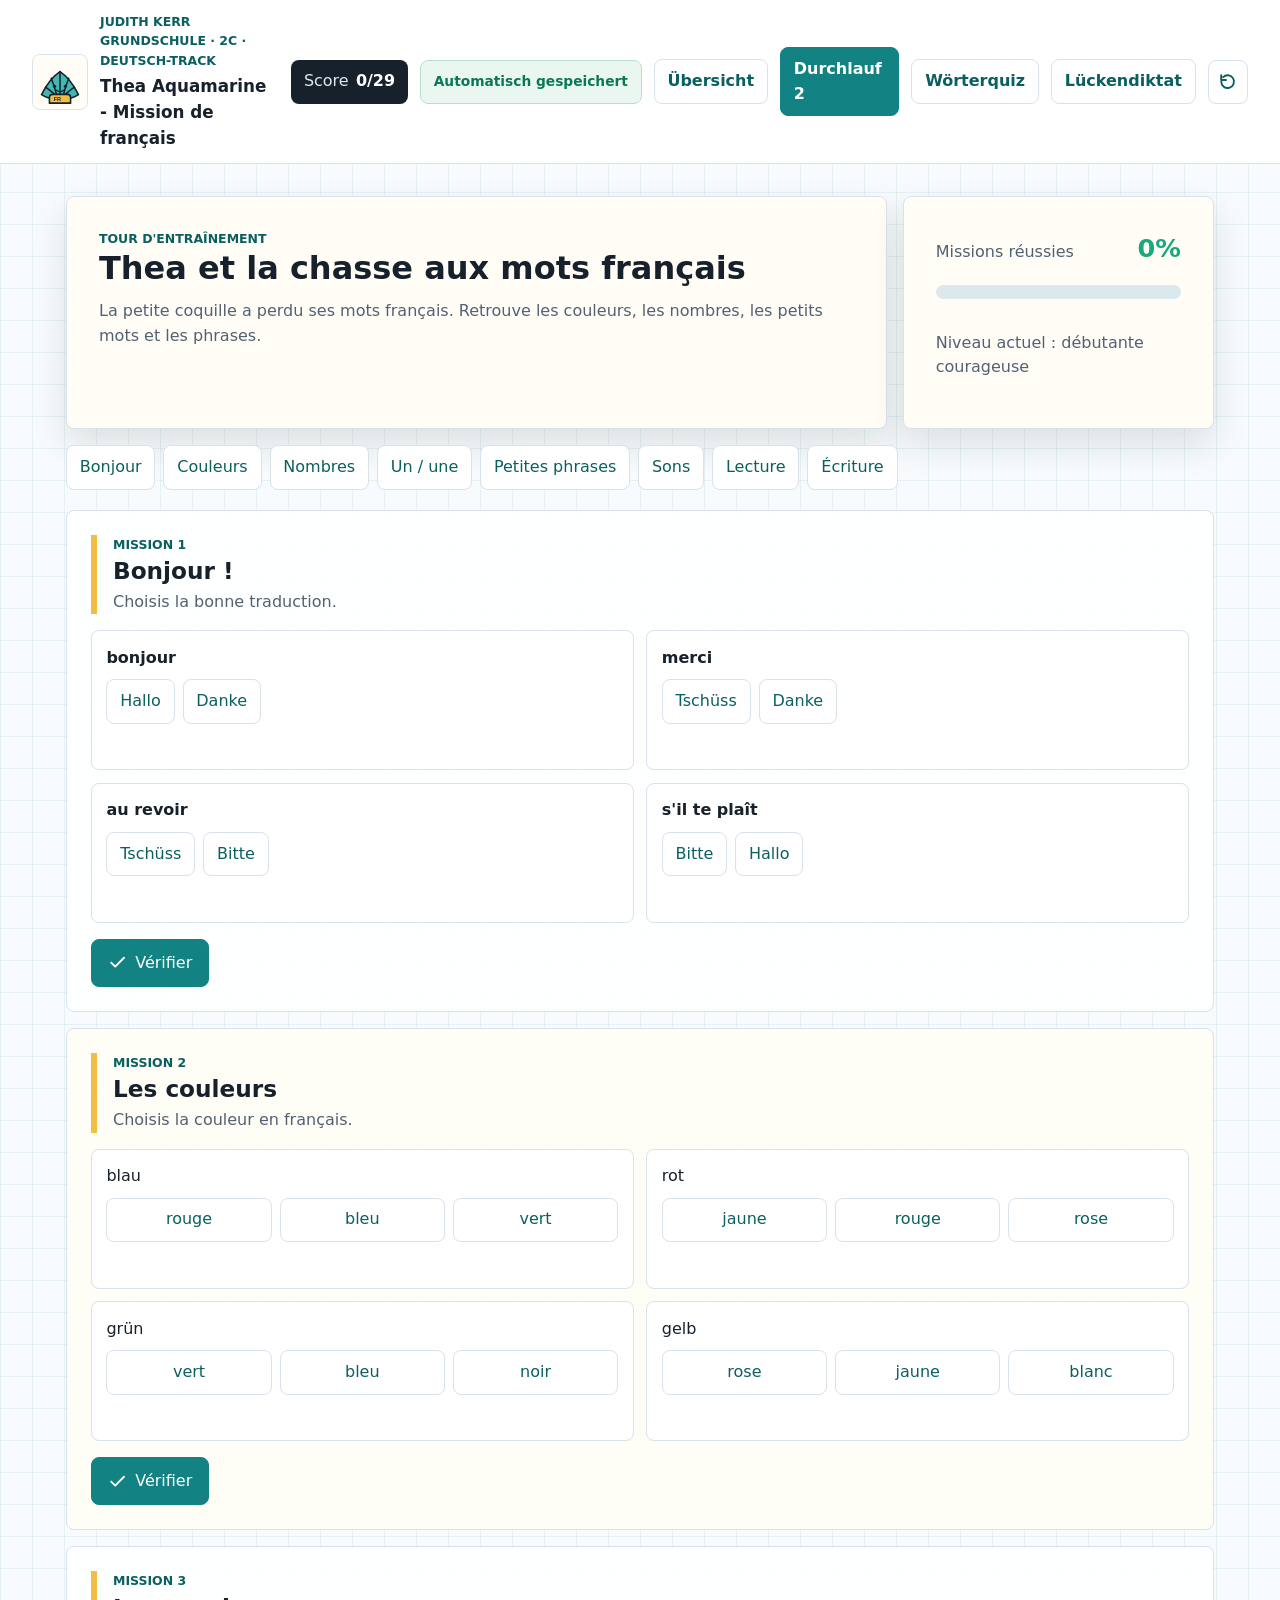
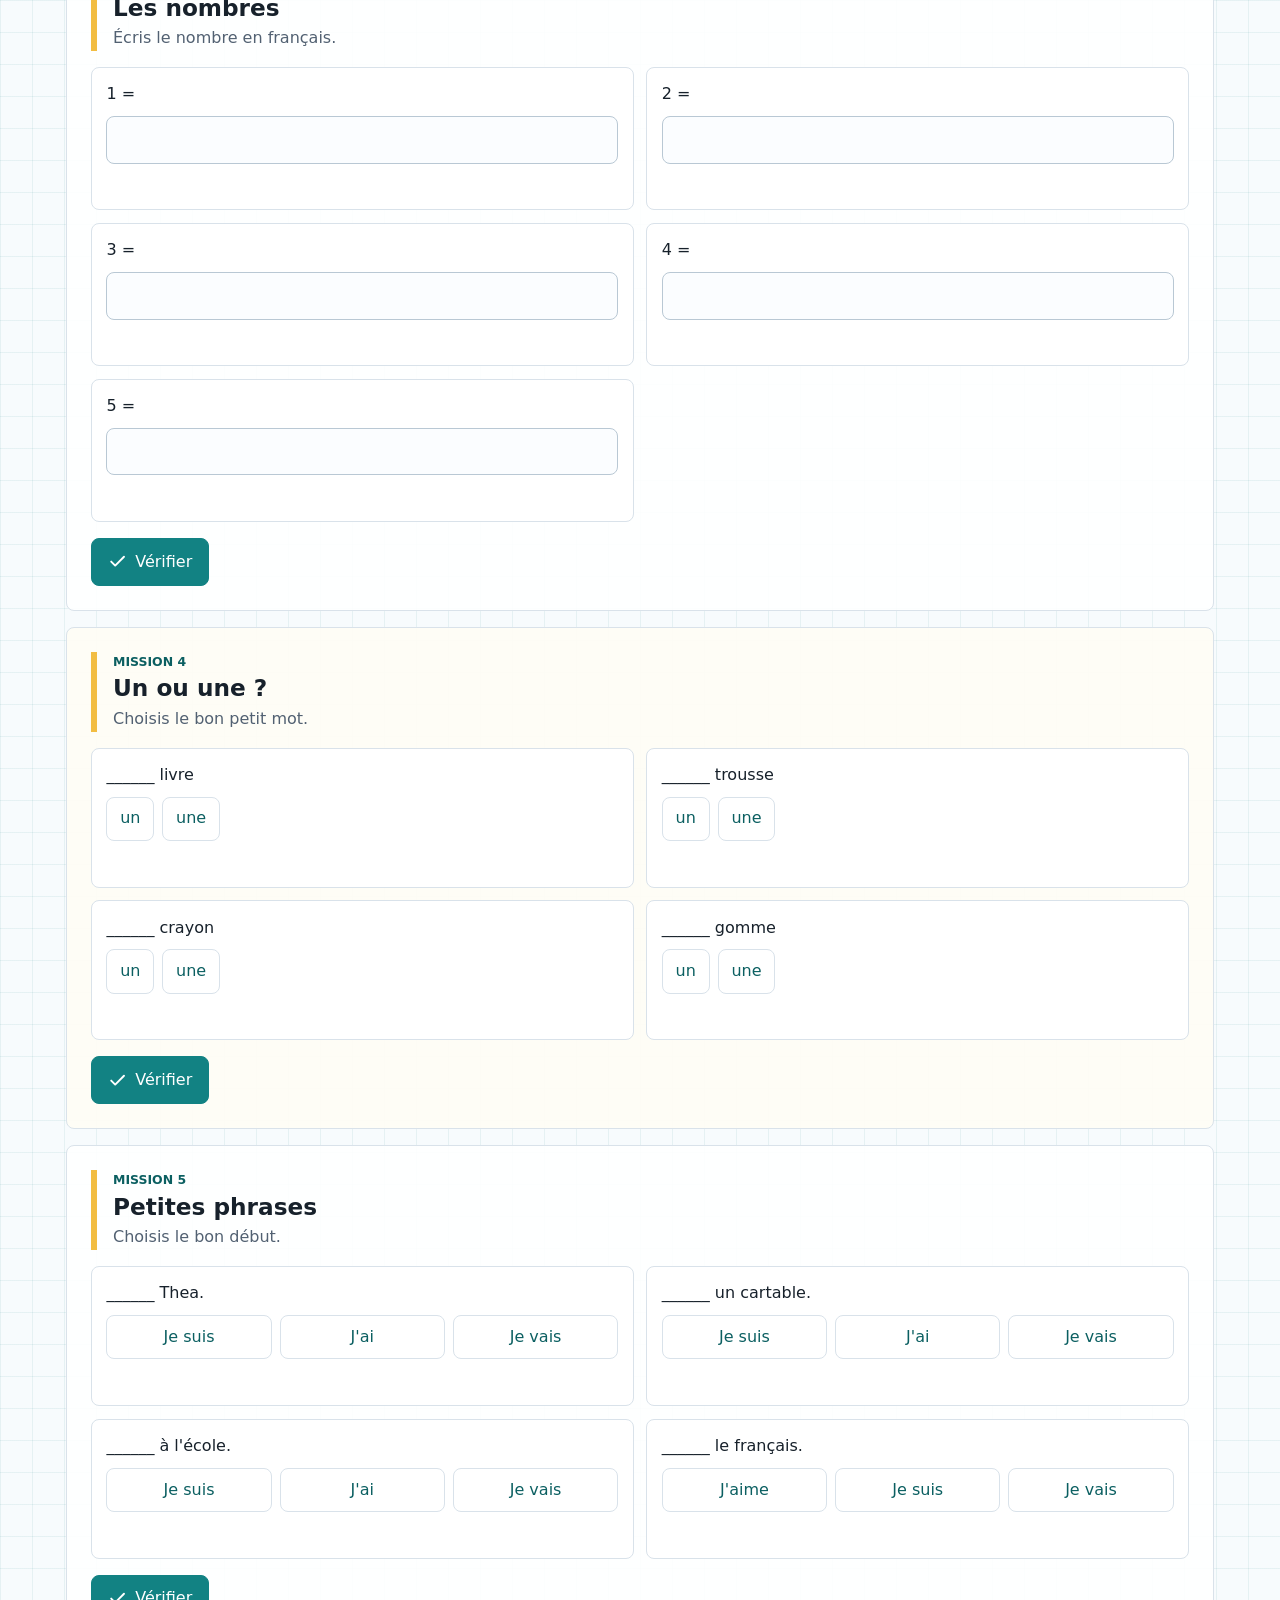
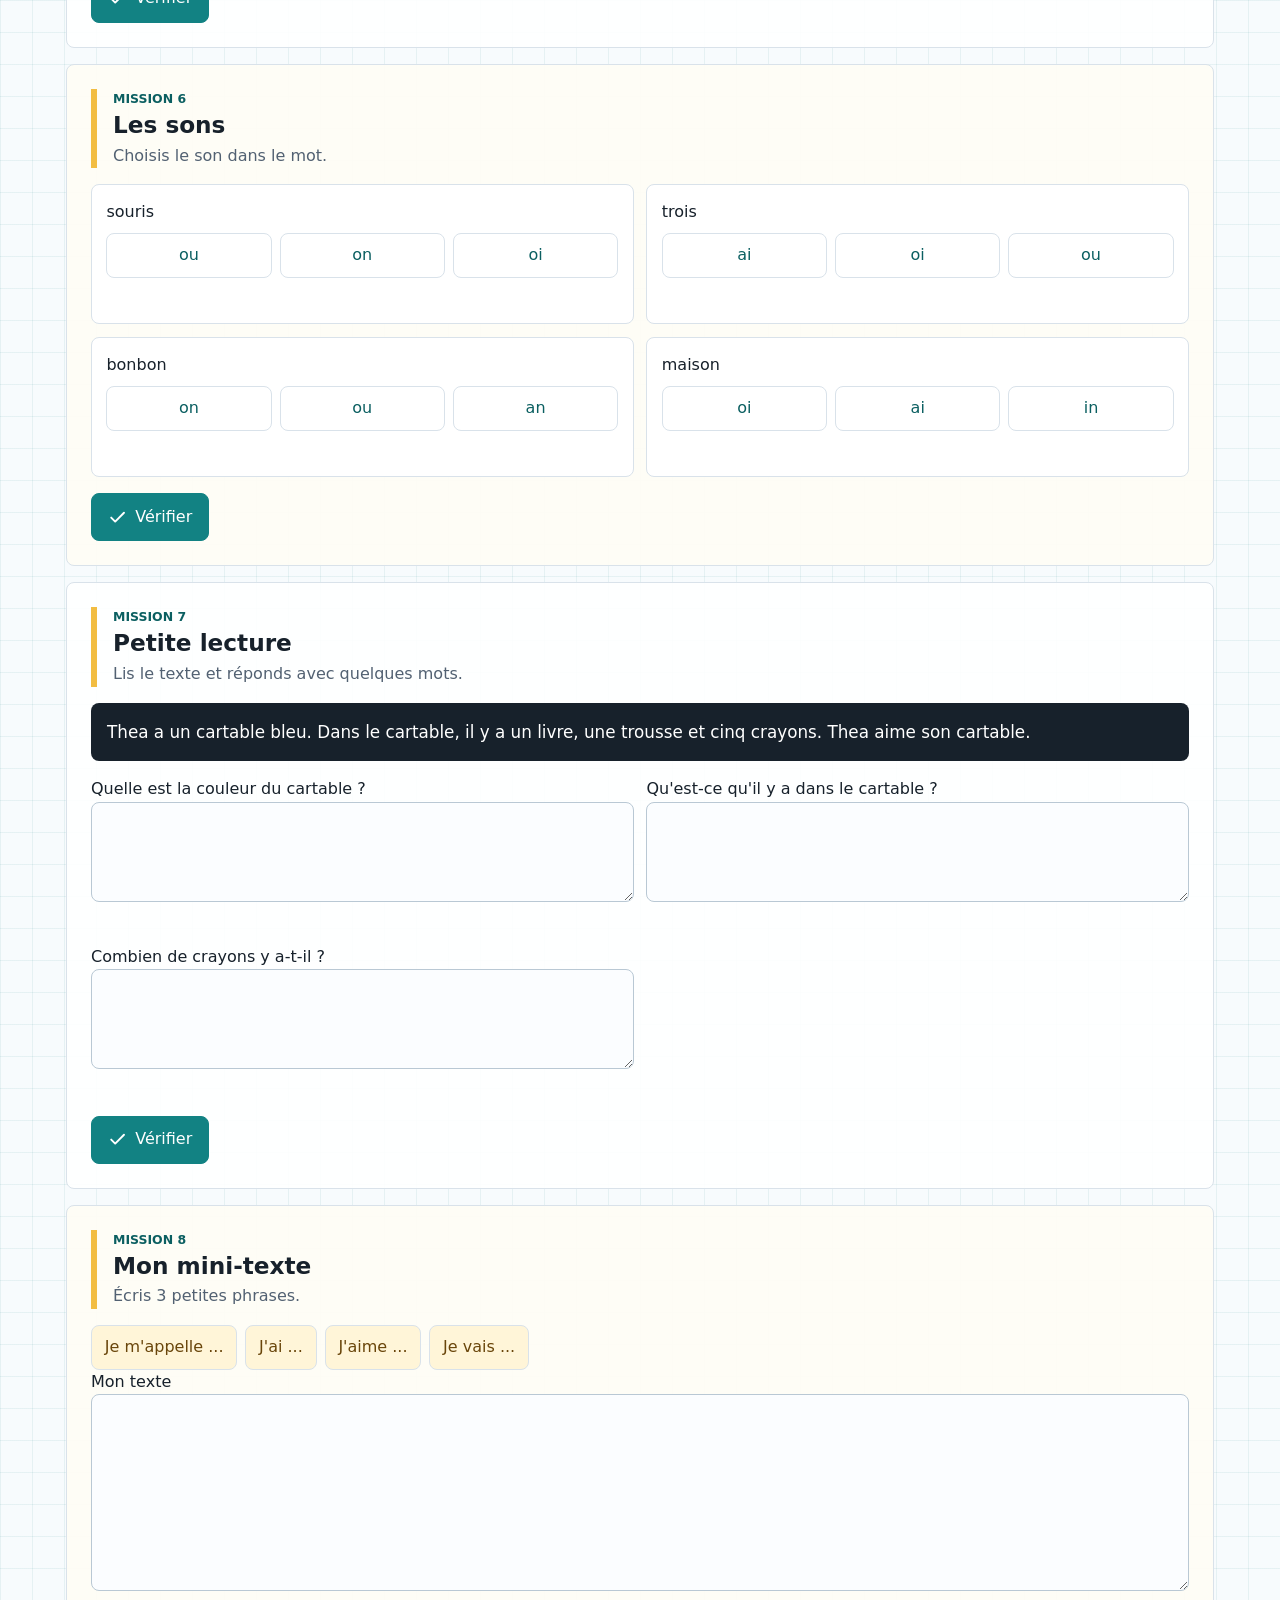
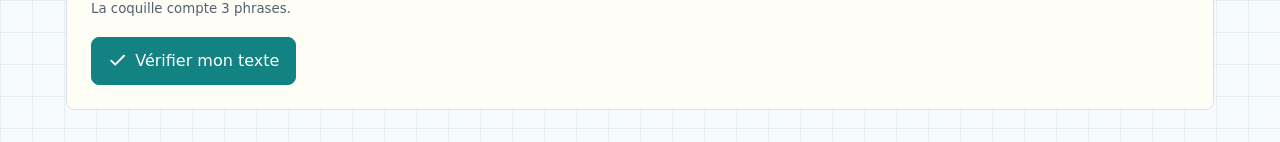
==== commit 98231323: "Add Thea fill-in adjective quiz" ====
--- a/site/index.html
+++ b/site/index.html
@@ -36,6 +36,7 @@
         <a class="nav-link" href="uebersicht.html">Übersicht</a>
         <a class="nav-link top-pdf-run-button" href="durchlauf-2.html">Durchlauf 2</a>
         <a class="nav-link" href="woerter-quiz.html">Wörterquiz</a>
+        <a class="nav-link" href="lueckendiktat.html">Lückendiktat</a>
         <button class="icon-button" id="resetBtn" type="button" aria-label="Alles neu starten">
           <svg aria-hidden="true" viewBox="0 0 24 24">
             <path d="M4 12a8 8 0 1 0 2.34-5.66"/>
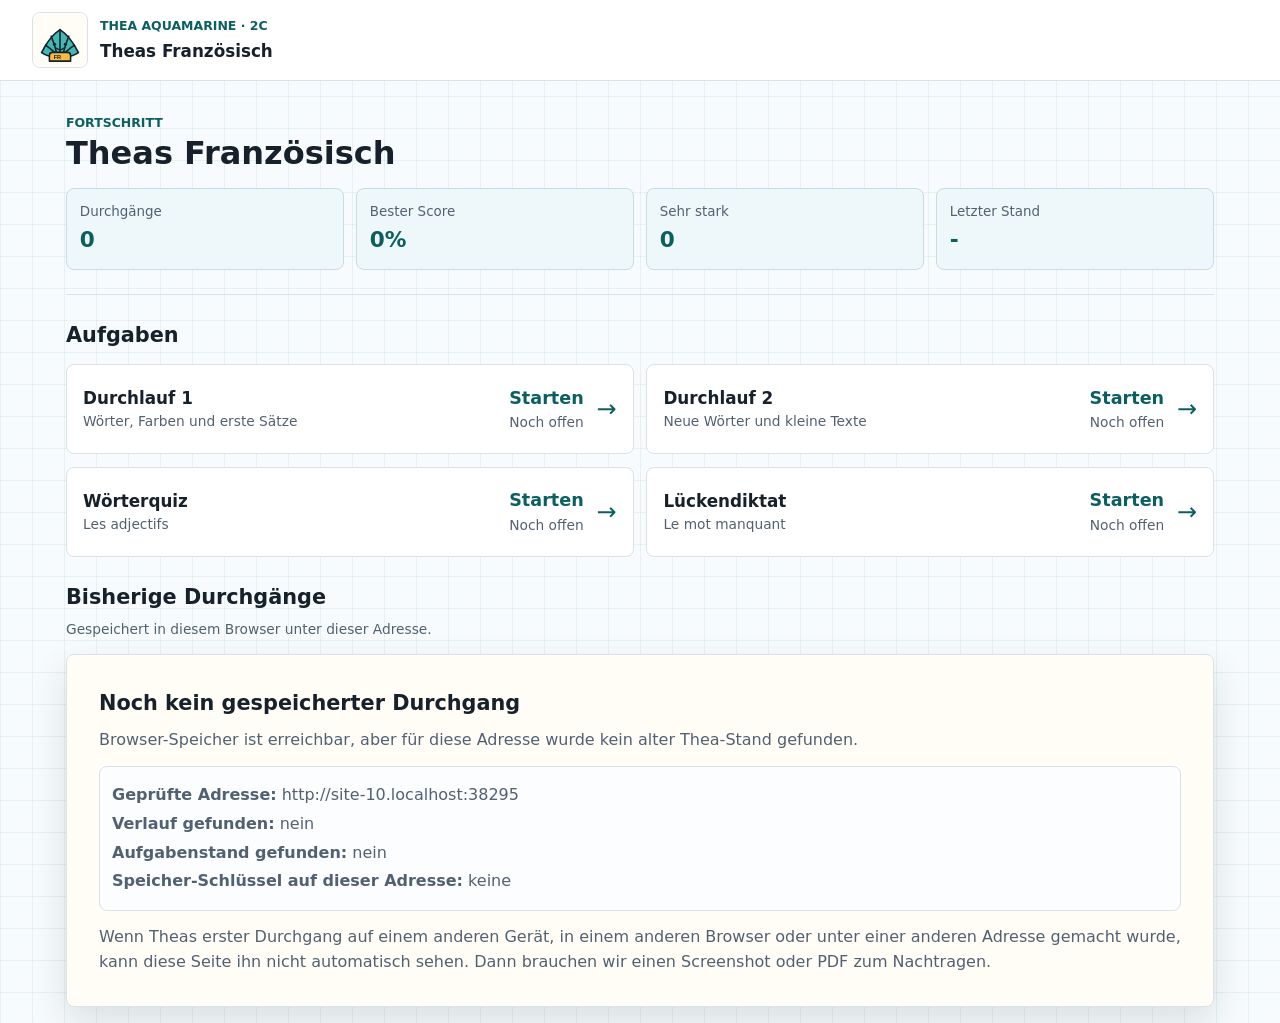
==== commit 48eacac3: "Make Thea overview the site start page" ====
--- a/site/index.html
+++ b/site/index.html
@@ -1,337 +1,13 @@
 <!doctype html>
-<html lang="fr">
+<html lang="de">
   <head>
     <meta charset="utf-8">
     <meta name="viewport" content="width=device-width, initial-scale=1">
-    <title>Thea Aquamarine - Mission de français</title>
-    <meta name="description" content="Interaktive Französisch-Übungen für Thea Aquamarine, Klasse 2c.">
-    <meta name="theme-color" content="#128283">
-    <meta name="apple-mobile-web-app-capable" content="yes">
-    <meta name="apple-mobile-web-app-title" content="Thea Français">
-    <meta name="apple-mobile-web-app-status-bar-style" content="default">
-    <link rel="manifest" href="manifest.webmanifest">
-    <link rel="icon" href="assets/icons/favicon-32.png?v=20260531-icon" type="image/png" sizes="32x32">
-    <link rel="icon" href="assets/icons/thea-icon-192.png?v=20260531-icon" type="image/png" sizes="192x192">
-    <link rel="apple-touch-icon" href="assets/icons/apple-touch-icon.png?v=20260531-icon" sizes="180x180">
-    <link rel="stylesheet" href="styles.css?v=20260927-quiz">
+    <title>Thea Aquamarine - Französisch</title>
+    <meta http-equiv="refresh" content="0; url=uebersicht.html">
+    <link rel="canonical" href="uebersicht.html">
   </head>
   <body>
-    <a class="skip-link" href="#main">Aller aux exercices</a>
-
-    <header class="topbar">
-      <div class="brand">
-        <img src="assets/aquamarine-shell.svg" width="56" height="56" alt="Muschel mit französischem Heft">
-        <div>
-          <p class="eyebrow">Judith Kerr Grundschule · 2c · Deutsch-Track</p>
-          <p class="brand-title">Thea Aquamarine - Mission de français</p>
-        </div>
-      </div>
-
-      <div class="top-actions">
-        <div class="score-pill" aria-live="polite">
-          <span>Score</span>
-          <strong><span id="score">0</span>/<span id="total">0</span></strong>
-        </div>
-        <div class="save-status" id="saveStatus" aria-live="polite">Automatisch gespeichert</div>
-        <a class="nav-link" href="uebersicht.html">Übersicht</a>
-        <a class="nav-link top-pdf-run-button" href="durchlauf-2.html">Durchlauf 2</a>
-        <a class="nav-link" href="woerter-quiz.html">Wörterquiz</a>
-        <a class="nav-link" href="lueckendiktat.html">Lückendiktat</a>
-        <button class="icon-button" id="resetBtn" type="button" aria-label="Alles neu starten">
-          <svg aria-hidden="true" viewBox="0 0 24 24">
-            <path d="M4 12a8 8 0 1 0 2.34-5.66"/>
-            <path d="M4 4v6h6"/>
-          </svg>
-        </button>
-      </div>
-    </header>
-
-    <main id="main">
-      <section class="intro-band" aria-labelledby="intro-title">
-        <div class="intro-copy">
-          <p class="eyebrow">Tour d'entraînement</p>
-          <h1 id="intro-title">Thea et la chasse aux mots français</h1>
-          <p>
-            La petite coquille a perdu ses mots français. Retrouve les couleurs,
-            les nombres, les petits mots et les phrases.
-          </p>
-        </div>
-
-        <div class="mission-meter" aria-label="Progression">
-          <div>
-            <span>Missions réussies</span>
-            <strong id="progressLabel">0%</strong>
-          </div>
-          <div class="progress-track">
-            <div class="progress-fill" id="progressFill"></div>
-          </div>
-          <p id="rankLabel">Niveau actuel : débutante courageuse</p>
-        </div>
-      </section>
-
-      <nav class="mission-nav" aria-label="Missions">
-        <button type="button" data-jump="#bonjour">Bonjour</button>
-        <button type="button" data-jump="#couleurs">Couleurs</button>
-        <button type="button" data-jump="#nombres">Nombres</button>
-        <button type="button" data-jump="#articles">Un / une</button>
-        <button type="button" data-jump="#phrases">Petites phrases</button>
-        <button type="button" data-jump="#sons">Sons</button>
-        <button type="button" data-jump="#lecture">Lecture</button>
-        <button type="button" data-jump="#ecriture">Écriture</button>
-      </nav>
-
-      <section class="mission-band" id="bonjour" aria-labelledby="bonjour-title">
-        <div class="section-heading">
-          <p class="eyebrow">Mission 1</p>
-          <h2 id="bonjour-title">Bonjour !</h2>
-          <p>Choisis la bonne traduction.</p>
-        </div>
-
-        <div class="exercise-grid compact">
-          <article class="exercise choice-task" data-task data-answer="Hallo">
-            <p><strong>bonjour</strong></p>
-            <div class="choice-row">
-              <button type="button" data-value="Hallo">Hallo</button>
-              <button type="button" data-value="Danke">Danke</button>
-            </div>
-            <small class="feedback" aria-live="polite"></small>
-          </article>
-
-          <article class="exercise choice-task" data-task data-answer="Danke">
-            <p><strong>merci</strong></p>
-            <div class="choice-row">
-              <button type="button" data-value="Tschüss">Tschüss</button>
-              <button type="button" data-value="Danke">Danke</button>
-            </div>
-            <small class="feedback" aria-live="polite"></small>
-          </article>
-
-          <article class="exercise choice-task" data-task data-answer="Tschüss">
-            <p><strong>au revoir</strong></p>
-            <div class="choice-row">
-              <button type="button" data-value="Tschüss">Tschüss</button>
-              <button type="button" data-value="Bitte">Bitte</button>
-            </div>
-            <small class="feedback" aria-live="polite"></small>
-          </article>
-
-          <article class="exercise choice-task" data-task data-answer="Bitte">
-            <p><strong>s'il te plaît</strong></p>
-            <div class="choice-row">
-              <button type="button" data-value="Bitte">Bitte</button>
-              <button type="button" data-value="Hallo">Hallo</button>
-            </div>
-            <small class="feedback" aria-live="polite"></small>
-          </article>
-        </div>
-
-        <button class="check-button" type="button" data-check="#bonjour">
-          <svg aria-hidden="true" viewBox="0 0 24 24"><path d="m20 6-11 11-5-5"/></svg>
-          Vérifier
-        </button>
-      </section>
-
-      <section class="mission-band alt" id="couleurs" aria-labelledby="couleurs-title">
-        <div class="section-heading">
-          <p class="eyebrow">Mission 2</p>
-          <h2 id="couleurs-title">Les couleurs</h2>
-          <p>Choisis la couleur en français.</p>
-        </div>
-
-        <div class="exercise-grid compact">
-          <article class="exercise choice-task" data-task data-answer="bleu">
-            <p>blau</p>
-            <div class="choice-row triple">
-              <button type="button" data-value="rouge">rouge</button>
-              <button type="button" data-value="bleu">bleu</button>
-              <button type="button" data-value="vert">vert</button>
-            </div>
-            <small class="feedback" aria-live="polite"></small>
-          </article>
-
-          <article class="exercise choice-task" data-task data-answer="rouge">
-            <p>rot</p>
-            <div class="choice-row triple">
-              <button type="button" data-value="jaune">jaune</button>
-              <button type="button" data-value="rouge">rouge</button>
-              <button type="button" data-value="rose">rose</button>
-            </div>
-            <small class="feedback" aria-live="polite"></small>
-          </article>
-
-          <article class="exercise choice-task" data-task data-answer="vert">
-            <p>grün</p>
-            <div class="choice-row triple">
-              <button type="button" data-value="vert">vert</button>
-              <button type="button" data-value="bleu">bleu</button>
-              <button type="button" data-value="noir">noir</button>
-            </div>
-            <small class="feedback" aria-live="polite"></small>
-          </article>
-
-          <article class="exercise choice-task" data-task data-answer="jaune">
-            <p>gelb</p>
-            <div class="choice-row triple">
-              <button type="button" data-value="rose">rose</button>
-              <button type="button" data-value="jaune">jaune</button>
-              <button type="button" data-value="blanc">blanc</button>
-            </div>
-            <small class="feedback" aria-live="polite"></small>
-          </article>
-        </div>
-
-        <button class="check-button" type="button" data-check="#couleurs">
-          <svg aria-hidden="true" viewBox="0 0 24 24"><path d="m20 6-11 11-5-5"/></svg>
-          Vérifier
-        </button>
-      </section>
-
-      <section class="mission-band" id="nombres" aria-labelledby="nombres-title">
-        <div class="section-heading">
-          <p class="eyebrow">Mission 3</p>
-          <h2 id="nombres-title">Les nombres</h2>
-          <p>Écris le nombre en français.</p>
-        </div>
-
-        <div class="exercise-grid">
-          <label class="exercise" data-task data-answer="un"><span>1 =</span><input type="text"><small class="feedback" aria-live="polite"></small></label>
-          <label class="exercise" data-task data-answer="deux"><span>2 =</span><input type="text"><small class="feedback" aria-live="polite"></small></label>
-          <label class="exercise" data-task data-answer="trois"><span>3 =</span><input type="text"><small class="feedback" aria-live="polite"></small></label>
-          <label class="exercise" data-task data-answer="quatre"><span>4 =</span><input type="text"><small class="feedback" aria-live="polite"></small></label>
-          <label class="exercise" data-task data-answer="cinq"><span>5 =</span><input type="text"><small class="feedback" aria-live="polite"></small></label>
-        </div>
-
-        <button class="check-button" type="button" data-check="#nombres">
-          <svg aria-hidden="true" viewBox="0 0 24 24"><path d="m20 6-11 11-5-5"/></svg>
-          Vérifier
-        </button>
-      </section>
-
-      <section class="mission-band alt" id="articles" aria-labelledby="articles-title">
-        <div class="section-heading">
-          <p class="eyebrow">Mission 4</p>
-          <h2 id="articles-title">Un ou une ?</h2>
-          <p>Choisis le bon petit mot.</p>
-        </div>
-
-        <div class="exercise-grid compact">
-          <article class="exercise choice-task" data-task data-answer="un"><p>______ livre</p><div class="choice-row"><button type="button" data-value="un">un</button><button type="button" data-value="une">une</button></div><small class="feedback" aria-live="polite"></small></article>
-          <article class="exercise choice-task" data-task data-answer="une"><p>______ trousse</p><div class="choice-row"><button type="button" data-value="un">un</button><button type="button" data-value="une">une</button></div><small class="feedback" aria-live="polite"></small></article>
-          <article class="exercise choice-task" data-task data-answer="un"><p>______ crayon</p><div class="choice-row"><button type="button" data-value="un">un</button><button type="button" data-value="une">une</button></div><small class="feedback" aria-live="polite"></small></article>
-          <article class="exercise choice-task" data-task data-answer="une"><p>______ gomme</p><div class="choice-row"><button type="button" data-value="un">un</button><button type="button" data-value="une">une</button></div><small class="feedback" aria-live="polite"></small></article>
-        </div>
-
-        <button class="check-button" type="button" data-check="#articles">
-          <svg aria-hidden="true" viewBox="0 0 24 24"><path d="m20 6-11 11-5-5"/></svg>
-          Vérifier
-        </button>
-      </section>
-
-      <section class="mission-band" id="phrases" aria-labelledby="phrases-title">
-        <div class="section-heading">
-          <p class="eyebrow">Mission 5</p>
-          <h2 id="phrases-title">Petites phrases</h2>
-          <p>Choisis le bon début.</p>
-        </div>
-
-        <div class="exercise-grid compact">
-          <article class="exercise choice-task" data-task data-answer="Je suis"><p>______ Thea.</p><div class="choice-row triple"><button type="button" data-value="Je suis">Je suis</button><button type="button" data-value="J'ai">J'ai</button><button type="button" data-value="Je vais">Je vais</button></div><small class="feedback" aria-live="polite"></small></article>
-          <article class="exercise choice-task" data-task data-answer="J'ai"><p>______ un cartable.</p><div class="choice-row triple"><button type="button" data-value="Je suis">Je suis</button><button type="button" data-value="J'ai">J'ai</button><button type="button" data-value="Je vais">Je vais</button></div><small class="feedback" aria-live="polite"></small></article>
-          <article class="exercise choice-task" data-task data-answer="Je vais"><p>______ à l'école.</p><div class="choice-row triple"><button type="button" data-value="Je suis">Je suis</button><button type="button" data-value="J'ai">J'ai</button><button type="button" data-value="Je vais">Je vais</button></div><small class="feedback" aria-live="polite"></small></article>
-          <article class="exercise choice-task" data-task data-answer="J'aime"><p>______ le français.</p><div class="choice-row triple"><button type="button" data-value="J'aime">J'aime</button><button type="button" data-value="Je suis">Je suis</button><button type="button" data-value="Je vais">Je vais</button></div><small class="feedback" aria-live="polite"></small></article>
-        </div>
-
-        <button class="check-button" type="button" data-check="#phrases">
-          <svg aria-hidden="true" viewBox="0 0 24 24"><path d="m20 6-11 11-5-5"/></svg>
-          Vérifier
-        </button>
-      </section>
-
-      <section class="mission-band alt" id="sons" aria-labelledby="sons-title">
-        <div class="section-heading">
-          <p class="eyebrow">Mission 6</p>
-          <h2 id="sons-title">Les sons</h2>
-          <p>Choisis le son dans le mot.</p>
-        </div>
-
-        <div class="exercise-grid compact">
-          <article class="exercise choice-task" data-task data-answer="ou"><p>souris</p><div class="choice-row triple"><button type="button" data-value="ou">ou</button><button type="button" data-value="on">on</button><button type="button" data-value="oi">oi</button></div><small class="feedback" aria-live="polite"></small></article>
-          <article class="exercise choice-task" data-task data-answer="oi"><p>trois</p><div class="choice-row triple"><button type="button" data-value="ai">ai</button><button type="button" data-value="oi">oi</button><button type="button" data-value="ou">ou</button></div><small class="feedback" aria-live="polite"></small></article>
-          <article class="exercise choice-task" data-task data-answer="on"><p>bonbon</p><div class="choice-row triple"><button type="button" data-value="on">on</button><button type="button" data-value="ou">ou</button><button type="button" data-value="an">an</button></div><small class="feedback" aria-live="polite"></small></article>
-          <article class="exercise choice-task" data-task data-answer="ai"><p>maison</p><div class="choice-row triple"><button type="button" data-value="oi">oi</button><button type="button" data-value="ai">ai</button><button type="button" data-value="in">in</button></div><small class="feedback" aria-live="polite"></small></article>
-        </div>
-
-        <button class="check-button" type="button" data-check="#sons">
-          <svg aria-hidden="true" viewBox="0 0 24 24"><path d="m20 6-11 11-5-5"/></svg>
-          Vérifier
-        </button>
-      </section>
-
-      <section class="mission-band" id="lecture" aria-labelledby="lecture-title">
-        <div class="section-heading">
-          <p class="eyebrow">Mission 7</p>
-          <h2 id="lecture-title">Petite lecture</h2>
-          <p>Lis le texte et réponds avec quelques mots.</p>
-        </div>
-
-        <blockquote class="reading">
-          Thea a un cartable bleu. Dans le cartable, il y a un livre, une
-          trousse et cinq crayons. Thea aime son cartable.
-        </blockquote>
-
-        <div class="writing-grid">
-          <label class="long-answer" data-task data-keywords="bleu">
-            Quelle est la couleur du cartable ?
-            <textarea rows="2"></textarea>
-            <small class="feedback" aria-live="polite"></small>
-          </label>
-          <label class="long-answer" data-task data-keywords="livre,trousse,crayons">
-            Qu'est-ce qu'il y a dans le cartable ?
-            <textarea rows="2"></textarea>
-            <small class="feedback" aria-live="polite"></small>
-          </label>
-          <label class="long-answer" data-task data-keywords="cinq|5">
-            Combien de crayons y a-t-il ?
-            <textarea rows="2"></textarea>
-            <small class="feedback" aria-live="polite"></small>
-          </label>
-        </div>
-
-        <button class="check-button" type="button" data-check="#lecture">
-          <svg aria-hidden="true" viewBox="0 0 24 24"><path d="m20 6-11 11-5-5"/></svg>
-          Vérifier
-        </button>
-      </section>
-
-      <section class="mission-band alt" id="ecriture" aria-labelledby="ecriture-title">
-        <div class="section-heading">
-          <p class="eyebrow">Mission 8</p>
-          <h2 id="ecriture-title">Mon mini-texte</h2>
-          <p>Écris 3 petites phrases.</p>
-        </div>
-
-        <div class="word-bank" aria-label="Mots utiles">
-          <span>Je m'appelle ...</span>
-          <span>J'ai ...</span>
-          <span>J'aime ...</span>
-          <span>Je vais ...</span>
-        </div>
-
-        <label class="future-writing" data-writing-task>
-          Mon texte
-          <textarea id="writingText" rows="7" aria-describedby="writingHelp"></textarea>
-          <small id="writingHelp" class="feedback" aria-live="polite">La coquille compte 3 phrases.</small>
-        </label>
-
-        <button class="check-button" id="checkWritingBtn" type="button">
-          <svg aria-hidden="true" viewBox="0 0 24 24"><path d="m20 6-11 11-5-5"/></svg>
-          Vérifier mon texte
-        </button>
-      </section>
-    </main>
-
-    <div class="toast" id="toast" role="status" aria-live="polite"></div>
-
-    <script src="app.js?v=20260601-round2"></script>
+    <p><a href="uebersicht.html">Theas Französisch-Startseite öffnen</a></p>
   </body>
 </html>
